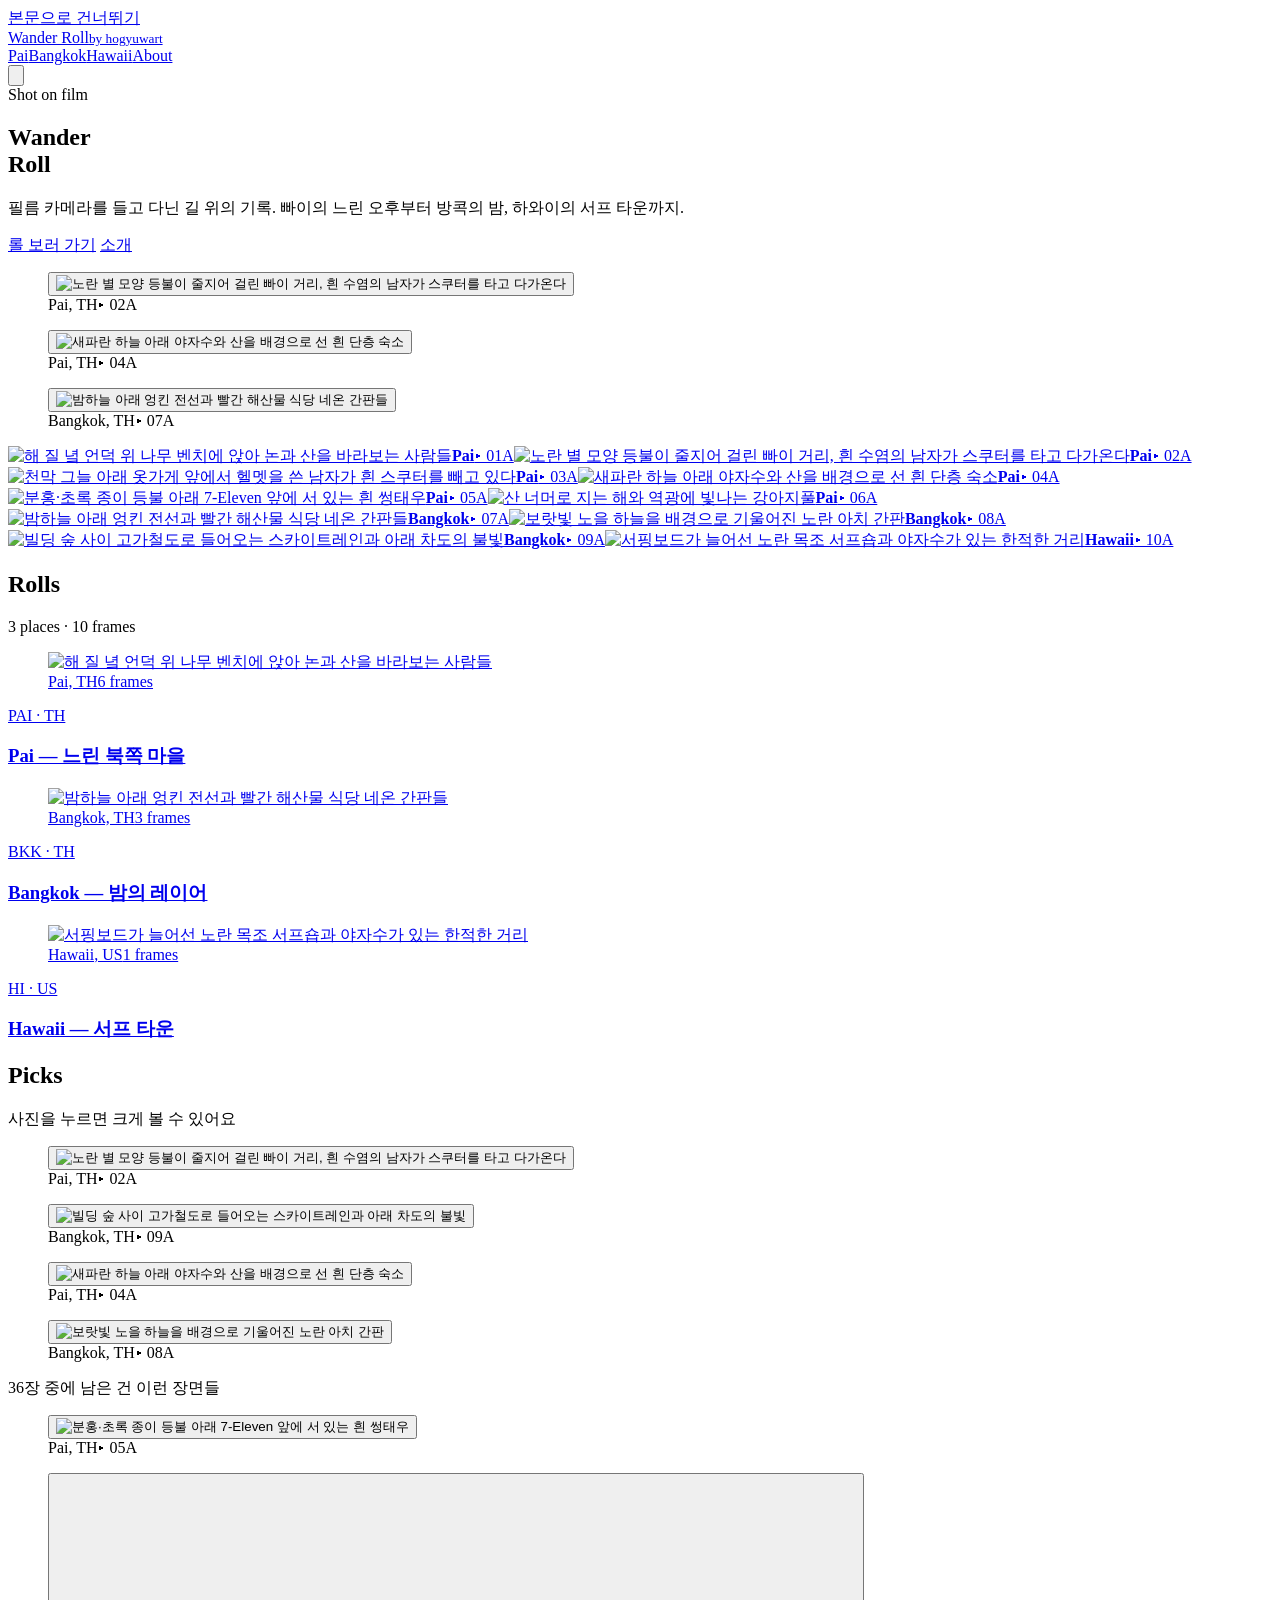
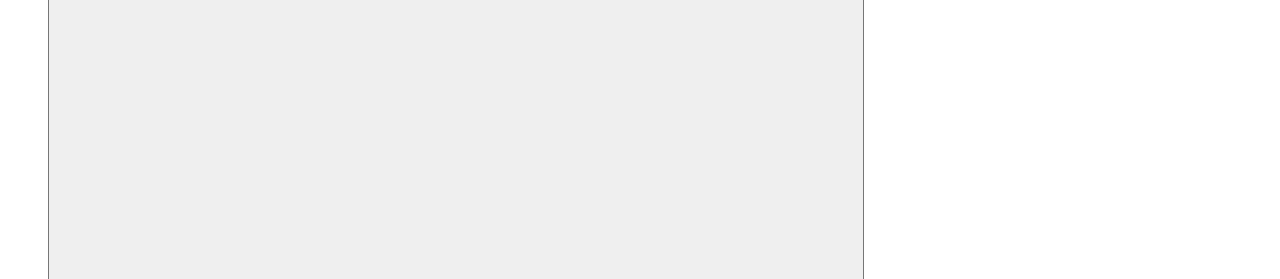
==== index.html @ 5082178b "Add Wander Roll pages" ====
<!DOCTYPE html>
<html lang="ko" data-theme="daylight">
<head>
<meta charset="utf-8">
<meta name="viewport" content="width=device-width, initial-scale=1">
<title>Wander Roll — 필름으로 걷는 여행</title>
<meta name="description" content="필름 카메라로 담은 빠이, 방콕, 하와이의 여행 사진 포트폴리오.">
<meta property="og:title" content="Wander Roll — 필름으로 걷는 여행">
<meta property="og:description" content="필름 카메라로 담은 빠이, 방콕, 하와이의 여행 사진 포트폴리오.">
<meta property="og:type" content="website">
<meta property="og:image" content="https://hogyuwart.github.io/assets/photos/pai-sunset-viewpoint-1600.jpg">
<meta name="theme-color" content="#f4efe6">
<link rel="icon" href="assets/favicon.svg" type="image/svg+xml">
<link rel="preconnect" href="https://fonts.googleapis.com">
<link rel="preconnect" href="https://fonts.gstatic.com" crossorigin>
<link href="https://fonts.googleapis.com/css2?family=Fraunces:opsz,wght@9..144,500..700&family=Gowun+Batang:wght@400;700&family=IBM+Plex+Mono:wght@400;500&family=IBM+Plex+Sans+KR:wght@400;500&family=Nanum+Pen+Script&display=swap" rel="stylesheet">
<link rel="stylesheet" href="assets/css/style.css">
<script src="assets/js/main.js"></script>
</head>
<body>
<a class="skip" href="#main">본문으로 건너뛰기</a>
<header class="site-header">
 <div class="wrap">
  <a class="wordmark" href="index.html">Wander Roll<small>by hogyuwart</small></a>
  <nav class="nav" aria-label="주요 메뉴"><a href="pai.html">Pai</a><a href="bangkok.html">Bangkok</a><a href="hawaii.html">Hawaii</a><a href="index.html#about">About</a></nav>
  <button class="theme-toggle" type="button" aria-pressed="false" aria-label="암실 모드로 전환"><svg viewBox="0 0 24 24" fill="none" stroke="currentColor" stroke-width="1.75" stroke-linecap="round" aria-hidden="true"><circle cx="12" cy="12" r="4.5"/><path d="M12 2.5v2M12 19.5v2M2.5 12h2M19.5 12h2M5.3 5.3l1.4 1.4M17.3 17.3l1.4 1.4M5.3 18.7l1.4-1.4M17.3 6.7l1.4-1.4"/></svg></button>
 </div>
</header>
<main id="main">
<section class="hero">
 <div class="wrap">
  <div class="hero__text">
   <span class="stamp stamp--paddy">Shot on film</span>
   <h1 class="t-hero">Wander<br>Roll</h1>
   <p class="t-lead">필름 카메라를 들고 다닌 길 위의 기록. 빠이의 느린 오후부터 방콕의 밤, 하와이의 서프 타운까지.</p>
   <div class="hero__actions">
    <a class="btn btn--primary" href="#rolls">롤 보러 가기</a>
    <a class="btn btn--ghost" href="#about">소개</a>
   </div>
  </div>
  <div class="pile" aria-label="대표 사진">
   <figure class="print p1"><button type="button" data-full="assets/photos/pai-star-lanterns-1600.jpg" data-cap="Pai, TH · 35mm" aria-label="크게 보기: 노란 별 모양 등불이 줄지어 걸린 빠이 거리, 흰 수염의 남자가 스쿠터를 타고 다가온다"><img src="assets/photos/pai-star-lanterns-800.jpg" srcset="assets/photos/pai-star-lanterns-800.jpg 800w, assets/photos/pai-star-lanterns-1600.jpg 1600w" sizes="(max-width: 860px) 45vw, 25vw" width="535" height="800" alt="노란 별 모양 등불이 줄지어 걸린 빠이 거리, 흰 수염의 남자가 스쿠터를 타고 다가온다" loading="lazy" decoding="async"></button><figcaption><span>Pai, TH</span><span>▸ 02A</span></figcaption></figure>
   <figure class="print p2"><button type="button" data-full="assets/photos/pai-white-villa-1600.jpg" data-cap="Pai, TH · 120" aria-label="크게 보기: 새파란 하늘 아래 야자수와 산을 배경으로 선 흰 단층 숙소"><img src="assets/photos/pai-white-villa-800.jpg" srcset="assets/photos/pai-white-villa-800.jpg 800w, assets/photos/pai-white-villa-1600.jpg 1600w" sizes="(max-width: 860px) 55vw, 30vw" width="800" height="800" alt="새파란 하늘 아래 야자수와 산을 배경으로 선 흰 단층 숙소" loading="lazy" decoding="async"></button><figcaption><span>Pai, TH</span><span>▸ 04A</span></figcaption></figure>
   <figure class="print p3"><button type="button" data-full="assets/photos/bangkok-neon-signs-1600.jpg" data-cap="Bangkok, TH · 35mm" aria-label="크게 보기: 밤하늘 아래 엉킨 전선과 빨간 해산물 식당 네온 간판들"><img src="assets/photos/bangkok-neon-signs-800.jpg" srcset="assets/photos/bangkok-neon-signs-800.jpg 800w, assets/photos/bangkok-neon-signs-1600.jpg 1600w" sizes="(max-width: 860px) 50vw, 28vw" width="800" height="538" alt="밤하늘 아래 엉킨 전선과 빨간 해산물 식당 네온 간판들" loading="lazy" decoding="async"></button><figcaption><span>Bangkok, TH</span><span>▸ 07A</span></figcaption></figure>
  </div>
 </div>
</section>

<section class="strip" aria-label="모든 프레임"><div class="strip__row"><a class="strip__frame" href="pai.html"><img src="assets/photos/pai-sunset-viewpoint-800.jpg" srcset="assets/photos/pai-sunset-viewpoint-800.jpg 800w, assets/photos/pai-sunset-viewpoint-1600.jpg 1600w" sizes="240px" width="800" height="536" alt="해 질 녘 언덕 위 나무 벤치에 앉아 논과 산을 바라보는 사람들" loading="lazy" decoding="async"><span class="strip__label"><b>Pai</b><span>▸ 01A</span></span></a><a class="strip__frame" href="pai.html"><img src="assets/photos/pai-star-lanterns-800.jpg" srcset="assets/photos/pai-star-lanterns-800.jpg 800w, assets/photos/pai-star-lanterns-1600.jpg 1600w" sizes="240px" width="535" height="800" alt="노란 별 모양 등불이 줄지어 걸린 빠이 거리, 흰 수염의 남자가 스쿠터를 타고 다가온다" loading="lazy" decoding="async"><span class="strip__label"><b>Pai</b><span>▸ 02A</span></span></a><a class="strip__frame" href="pai.html"><img src="assets/photos/pai-street-scooter-800.jpg" srcset="assets/photos/pai-street-scooter-800.jpg 800w, assets/photos/pai-street-scooter-1600.jpg 1600w" sizes="240px" width="536" height="800" alt="천막 그늘 아래 옷가게 앞에서 헬멧을 쓴 남자가 흰 스쿠터를 빼고 있다" loading="lazy" decoding="async"><span class="strip__label"><b>Pai</b><span>▸ 03A</span></span></a><a class="strip__frame" href="pai.html"><img src="assets/photos/pai-white-villa-800.jpg" srcset="assets/photos/pai-white-villa-800.jpg 800w, assets/photos/pai-white-villa-1600.jpg 1600w" sizes="240px" width="800" height="800" alt="새파란 하늘 아래 야자수와 산을 배경으로 선 흰 단층 숙소" loading="lazy" decoding="async"><span class="strip__label"><b>Pai</b><span>▸ 04A</span></span></a><a class="strip__frame" href="pai.html"><img src="assets/photos/pai-songthaew-711-800.jpg" srcset="assets/photos/pai-songthaew-711-800.jpg 800w, assets/photos/pai-songthaew-711-1600.jpg 1600w" sizes="240px" width="536" height="800" alt="분홍·초록 종이 등불 아래 7-Eleven 앞에 서 있는 흰 썽태우" loading="lazy" decoding="async"><span class="strip__label"><b>Pai</b><span>▸ 05A</span></span></a><a class="strip__frame" href="pai.html"><img src="assets/photos/pai-sunset-grass-800.jpg" srcset="assets/photos/pai-sunset-grass-800.jpg 800w, assets/photos/pai-sunset-grass-1600.jpg 1600w" sizes="240px" width="800" height="800" alt="산 너머로 지는 해와 역광에 빛나는 강아지풀" loading="lazy" decoding="async"><span class="strip__label"><b>Pai</b><span>▸ 06A</span></span></a><a class="strip__frame" href="bangkok.html"><img src="assets/photos/bangkok-neon-signs-800.jpg" srcset="assets/photos/bangkok-neon-signs-800.jpg 800w, assets/photos/bangkok-neon-signs-1600.jpg 1600w" sizes="240px" width="800" height="538" alt="밤하늘 아래 엉킨 전선과 빨간 해산물 식당 네온 간판들" loading="lazy" decoding="async"><span class="strip__label"><b>Bangkok</b><span>▸ 07A</span></span></a><a class="strip__frame" href="bangkok.html"><img src="assets/photos/bangkok-arches-dusk-800.jpg" srcset="assets/photos/bangkok-arches-dusk-800.jpg 800w, assets/photos/bangkok-arches-dusk-1600.jpg 1600w" sizes="240px" width="537" height="800" alt="보랏빛 노을 하늘을 배경으로 기울어진 노란 아치 간판" loading="lazy" decoding="async"><span class="strip__label"><b>Bangkok</b><span>▸ 08A</span></span></a><a class="strip__frame" href="bangkok.html"><img src="assets/photos/bangkok-skytrain-800.jpg" srcset="assets/photos/bangkok-skytrain-800.jpg 800w, assets/photos/bangkok-skytrain-1600.jpg 1600w" sizes="240px" width="536" height="800" alt="빌딩 숲 사이 고가철도로 들어오는 스카이트레인과 아래 차도의 불빛" loading="lazy" decoding="async"><span class="strip__label"><b>Bangkok</b><span>▸ 09A</span></span></a><a class="strip__frame" href="hawaii.html"><img src="assets/photos/hawaii-surf-shop-800.jpg" srcset="assets/photos/hawaii-surf-shop-800.jpg 800w, assets/photos/hawaii-surf-shop-1600.jpg 1600w" sizes="240px" width="800" height="531" alt="서핑보드가 늘어선 노란 목조 서프숍과 야자수가 있는 한적한 거리" loading="lazy" decoding="async"><span class="strip__label"><b>Hawaii</b><span>▸ 10A</span></span></a></div></section>

<section class="section" id="rolls">
 <div class="wrap">
  <div class="section__head">
   <h2 class="t-title">Rolls</h2>
   <span class="t-meta">3 places · 10 frames</span>
  </div>
  <div class="rolls"><a class="roll-card" href="pai.html"><figure class="print"><img src="assets/photos/pai-sunset-viewpoint-800.jpg" srcset="assets/photos/pai-sunset-viewpoint-800.jpg 800w, assets/photos/pai-sunset-viewpoint-1600.jpg 1600w" sizes="(max-width: 600px) 100vw, 33vw" width="800" height="536" alt="해 질 녘 언덕 위 나무 벤치에 앉아 논과 산을 바라보는 사람들" loading="lazy" decoding="async"><figcaption><span>Pai, TH</span><span>6 frames</span></figcaption></figure><span class="stamp stamp--paddy">PAI · TH</span><h3 class="t-heading">Pai — 느린 북쪽 마을</h3></a><a class="roll-card" href="bangkok.html"><figure class="print"><img src="assets/photos/bangkok-neon-signs-800.jpg" srcset="assets/photos/bangkok-neon-signs-800.jpg 800w, assets/photos/bangkok-neon-signs-1600.jpg 1600w" sizes="(max-width: 600px) 100vw, 33vw" width="800" height="538" alt="밤하늘 아래 엉킨 전선과 빨간 해산물 식당 네온 간판들" loading="lazy" decoding="async"><figcaption><span>Bangkok, TH</span><span>3 frames</span></figcaption></figure><span class="stamp stamp--neon">BKK · TH</span><h3 class="t-heading">Bangkok — 밤의 레이어</h3></a><a class="roll-card" href="hawaii.html"><figure class="print"><img src="assets/photos/hawaii-surf-shop-800.jpg" srcset="assets/photos/hawaii-surf-shop-800.jpg 800w, assets/photos/hawaii-surf-shop-1600.jpg 1600w" sizes="(max-width: 600px) 100vw, 33vw" width="800" height="531" alt="서핑보드가 늘어선 노란 목조 서프숍과 야자수가 있는 한적한 거리" loading="lazy" decoding="async"><figcaption><span>Hawaii, US</span><span>1 frames</span></figcaption></figure><span class="stamp stamp--sky">HI · US</span><h3 class="t-heading">Hawaii — 서프 타운</h3></a></div>
 </div>
</section>

<section class="section">
 <div class="wrap">
  <div class="section__head"><h2 class="t-title">Picks</h2><span class="t-meta">사진을 누르면 크게 볼 수 있어요</span></div>
  <div class="loose"><figure class="print "><button type="button" data-full="assets/photos/pai-star-lanterns-1600.jpg" data-cap="Pai, TH · 35mm" aria-label="크게 보기: 노란 별 모양 등불이 줄지어 걸린 빠이 거리, 흰 수염의 남자가 스쿠터를 타고 다가온다"><img src="assets/photos/pai-star-lanterns-800.jpg" srcset="assets/photos/pai-star-lanterns-800.jpg 800w, assets/photos/pai-star-lanterns-1600.jpg 1600w" sizes="(max-width: 600px) 100vw, 33vw" width="535" height="800" alt="노란 별 모양 등불이 줄지어 걸린 빠이 거리, 흰 수염의 남자가 스쿠터를 타고 다가온다" loading="lazy" decoding="async"></button><figcaption><span>Pai, TH</span><span>▸ 02A</span></figcaption></figure><figure class="print "><button type="button" data-full="assets/photos/bangkok-skytrain-1600.jpg" data-cap="Bangkok, TH · 35mm" aria-label="크게 보기: 빌딩 숲 사이 고가철도로 들어오는 스카이트레인과 아래 차도의 불빛"><img src="assets/photos/bangkok-skytrain-800.jpg" srcset="assets/photos/bangkok-skytrain-800.jpg 800w, assets/photos/bangkok-skytrain-1600.jpg 1600w" sizes="(max-width: 600px) 100vw, 33vw" width="536" height="800" alt="빌딩 숲 사이 고가철도로 들어오는 스카이트레인과 아래 차도의 불빛" loading="lazy" decoding="async"></button><figcaption><span>Bangkok, TH</span><span>▸ 09A</span></figcaption></figure><figure class="print "><button type="button" data-full="assets/photos/pai-white-villa-1600.jpg" data-cap="Pai, TH · 120" aria-label="크게 보기: 새파란 하늘 아래 야자수와 산을 배경으로 선 흰 단층 숙소"><img src="assets/photos/pai-white-villa-800.jpg" srcset="assets/photos/pai-white-villa-800.jpg 800w, assets/photos/pai-white-villa-1600.jpg 1600w" sizes="(max-width: 600px) 100vw, 33vw" width="800" height="800" alt="새파란 하늘 아래 야자수와 산을 배경으로 선 흰 단층 숙소" loading="lazy" decoding="async"></button><figcaption><span>Pai, TH</span><span>▸ 04A</span></figcaption></figure><figure class="print "><button type="button" data-full="assets/photos/bangkok-arches-dusk-1600.jpg" data-cap="Bangkok, TH · 35mm" aria-label="크게 보기: 보랏빛 노을 하늘을 배경으로 기울어진 노란 아치 간판"><img src="assets/photos/bangkok-arches-dusk-800.jpg" srcset="assets/photos/bangkok-arches-dusk-800.jpg 800w, assets/photos/bangkok-arches-dusk-1600.jpg 1600w" sizes="(max-width: 600px) 100vw, 33vw" width="537" height="800" alt="보랏빛 노을 하늘을 배경으로 기울어진 노란 아치 간판" loading="lazy" decoding="async"></button><figcaption><span>Bangkok, TH</span><span>▸ 08A</span></figcaption></figure><p class="note note-cell">36장 중에 남은 건 이런 장면들</p><figure class="print "><button type="button" data-full="assets/photos/pai-songthaew-711-1600.jpg" data-cap="Pai, TH · 35mm" aria-label="크게 보기: 분홍·초록 종이 등불 아래 7-Eleven 앞에 서 있는 흰 썽태우"><img src="assets/photos/pai-songthaew-711-800.jpg" srcset="assets/photos/pai-songthaew-711-800.jpg 800w, assets/photos/pai-songthaew-711-1600.jpg 1600w" sizes="(max-width: 600px) 100vw, 33vw" width="536" height="800" alt="분홍·초록 종이 등불 아래 7-Eleven 앞에 서 있는 흰 썽태우" loading="lazy" decoding="async"></button><figcaption><span>Pai, TH</span><span>▸ 05A</span></figcaption></figure><figure class="print wide"><button type="button" data-full="assets/photos/hawaii-surf-shop-1600.jpg" data-cap="Hawaii, US · 35mm" aria-label="크게 보기: 서핑보드가 늘어선 노란 목조 서프숍과 야자수가 있는 한적한 거리"><img src="assets/photos/hawaii-surf-shop-800.jpg" srcset="assets/photos/hawaii-surf-shop-800.jpg 800w, assets/photos/hawaii-surf-shop-1600.jpg 1600w" sizes="(max-width: 860px) 100vw, 66vw" width="800" height="531" alt="서핑보드가 늘어선 노란 목조 서프숍과 야자수가 있는 한적한 거리" loading="lazy" decoding="async"></button><figcaption><span>Hawaii, US</span><span>▸ 10A</span></figcaption></figure><figure class="print "><button type="button" data-full="assets/photos/pai-street-scooter-1600.jpg" data-cap="Pai, TH · 35mm" aria-label="크게 보기: 천막 그늘 아래 옷가게 앞에서 헬멧을 쓴 남자가 흰 스쿠터를 빼고 있다"><img src="assets/photos/pai-street-scooter-800.jpg" srcset="assets/photos/pai-street-scooter-800.jpg 800w, assets/photos/pai-street-scooter-1600.jpg 1600w" sizes="(max-width: 600px) 100vw, 33vw" width="536" height="800" alt="천막 그늘 아래 옷가게 앞에서 헬멧을 쓴 남자가 흰 스쿠터를 빼고 있다" loading="lazy" decoding="async"></button><figcaption><span>Pai, TH</span><span>▸ 03A</span></figcaption></figure></div>
 </div>
</section>

<section class="about" id="about">
 <div class="wrap">
  <figure class="print about__photo"><button type="button" data-full="assets/photos/pai-sunset-grass-1600.jpg" data-cap="Pai, TH · 120" aria-label="크게 보기: 산 너머로 지는 해와 역광에 빛나는 강아지풀"><img src="assets/photos/pai-sunset-grass-800.jpg" srcset="assets/photos/pai-sunset-grass-800.jpg 800w, assets/photos/pai-sunset-grass-1600.jpg 1600w" sizes="(max-width: 860px) 80vw, 380px" width="800" height="800" alt="산 너머로 지는 해와 역광에 빛나는 강아지풀" loading="lazy" decoding="async"></button><figcaption><span>Pai, TH</span><span>▸ 06A</span></figcaption></figure>
  <div class="about__text">
   <span class="t-meta">About</span>
   <h2 class="t-title">길 위에서 36장씩, 천천히.</h2>
   <p class="t-lead">안녕하세요, hogyuwart예요. 여행을 떠날 때마다 필름 카메라를 챙겨요.</p>
   <p>찍은 걸 바로 볼 수 없어서 오히려 오래 바라보게 돼요. 현상소에서 돌아온 롤을 펼치는 순간, 그곳의 빛과 소리가 다시 떠오르는 게 좋아서 계속 찍고 있어요. 계획 없이 걷다 마주친 장면들을 모았어요.</p>
   <div class="contact">
    <a class="btn btn--lantern" href="https://github.com/hogyuwart">GitHub에서 보기</a>
   </div>
  </div>
 </div>
</section>
</main>
<footer class="site-footer">
 <div class="wrap">
  <span class="t-meta">© 2026 hogyuwart · Shot on film</span>
  <a class="t-meta" href="https://github.com/hogyuwart">github.com/hogyuwart</a>
 </div>
</footer>
<dialog class="lightbox" aria-label="사진 크게 보기">
 <div class="lightbox__inner">
  <img src="" alt="">
  <div class="lightbox__bar">
   <button type="button" data-act="prev" aria-label="이전 사진">←</button>
   <span class="lightbox__cap" aria-live="polite"></span>
   <button type="button" data-act="next" aria-label="다음 사진">→</button>
   <button type="button" data-act="close">닫기</button>
  </div>
 </div>
</dialog>
</body>
</html>
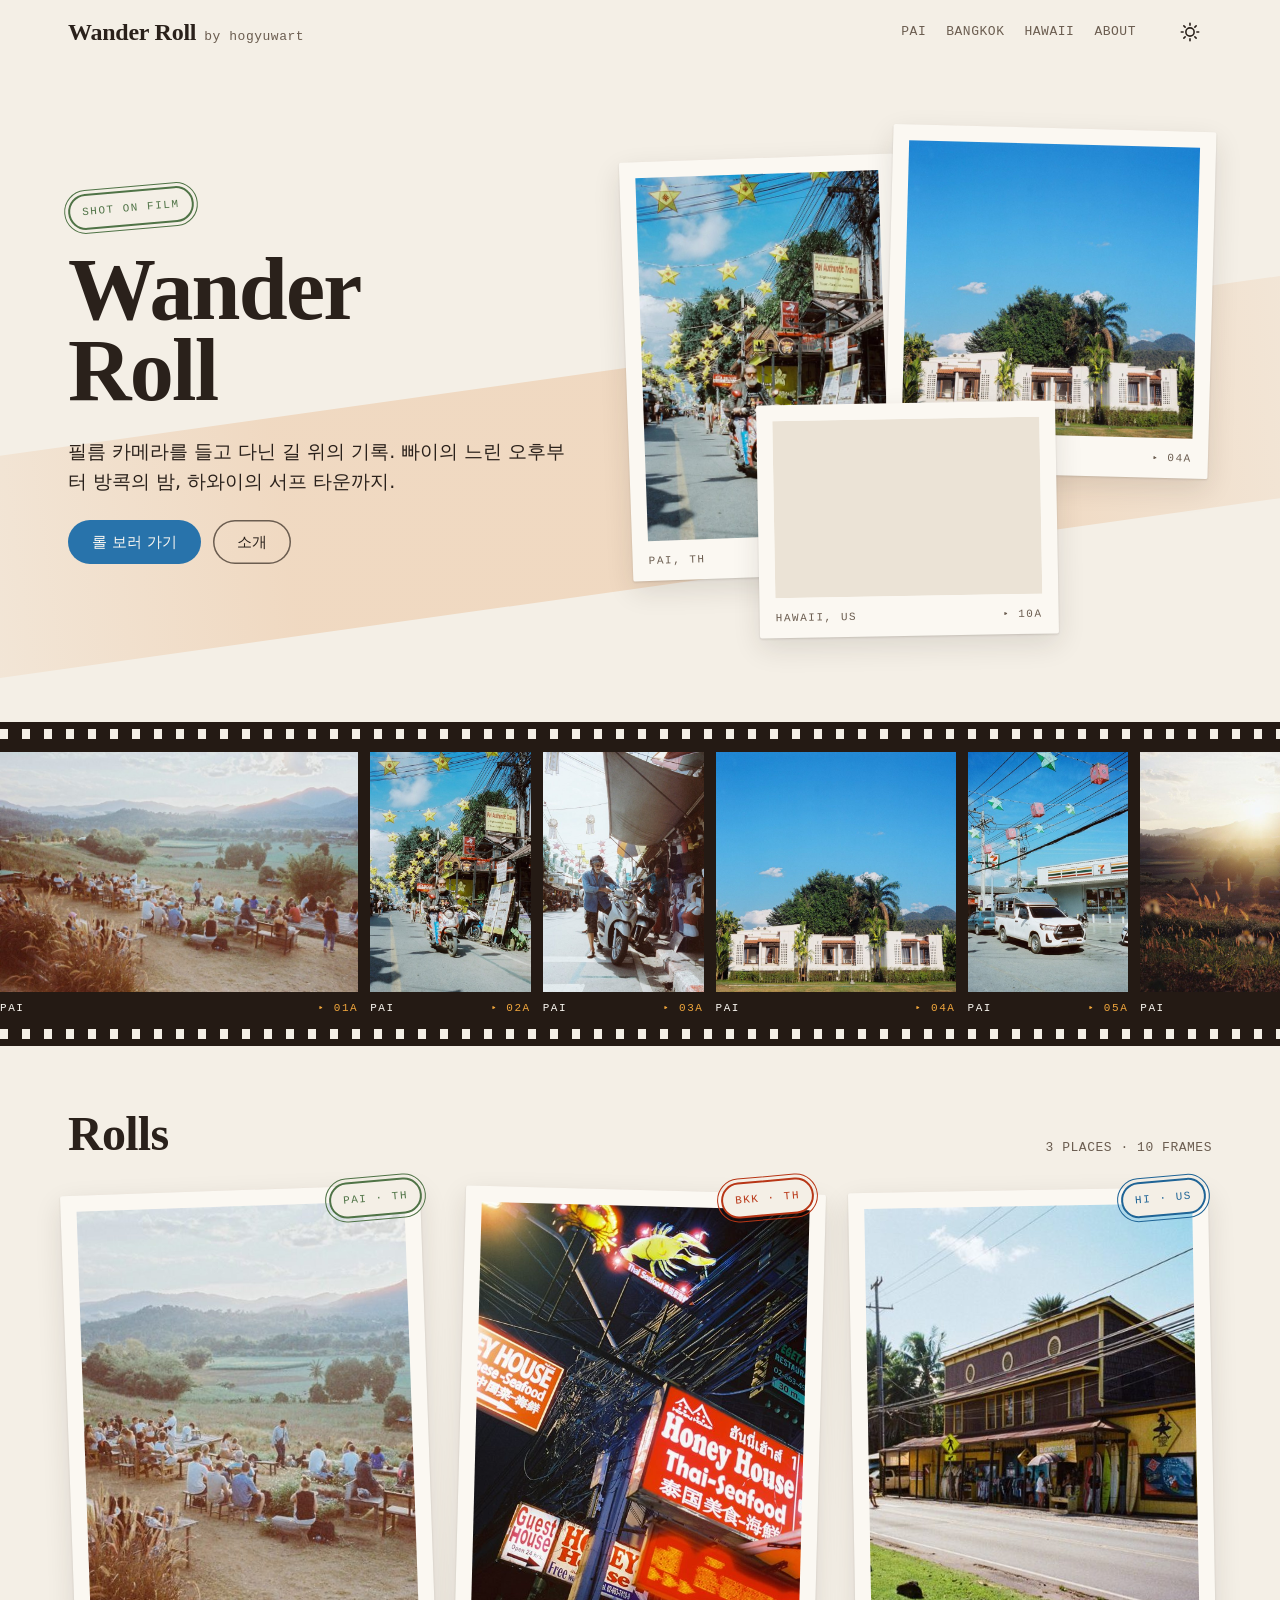
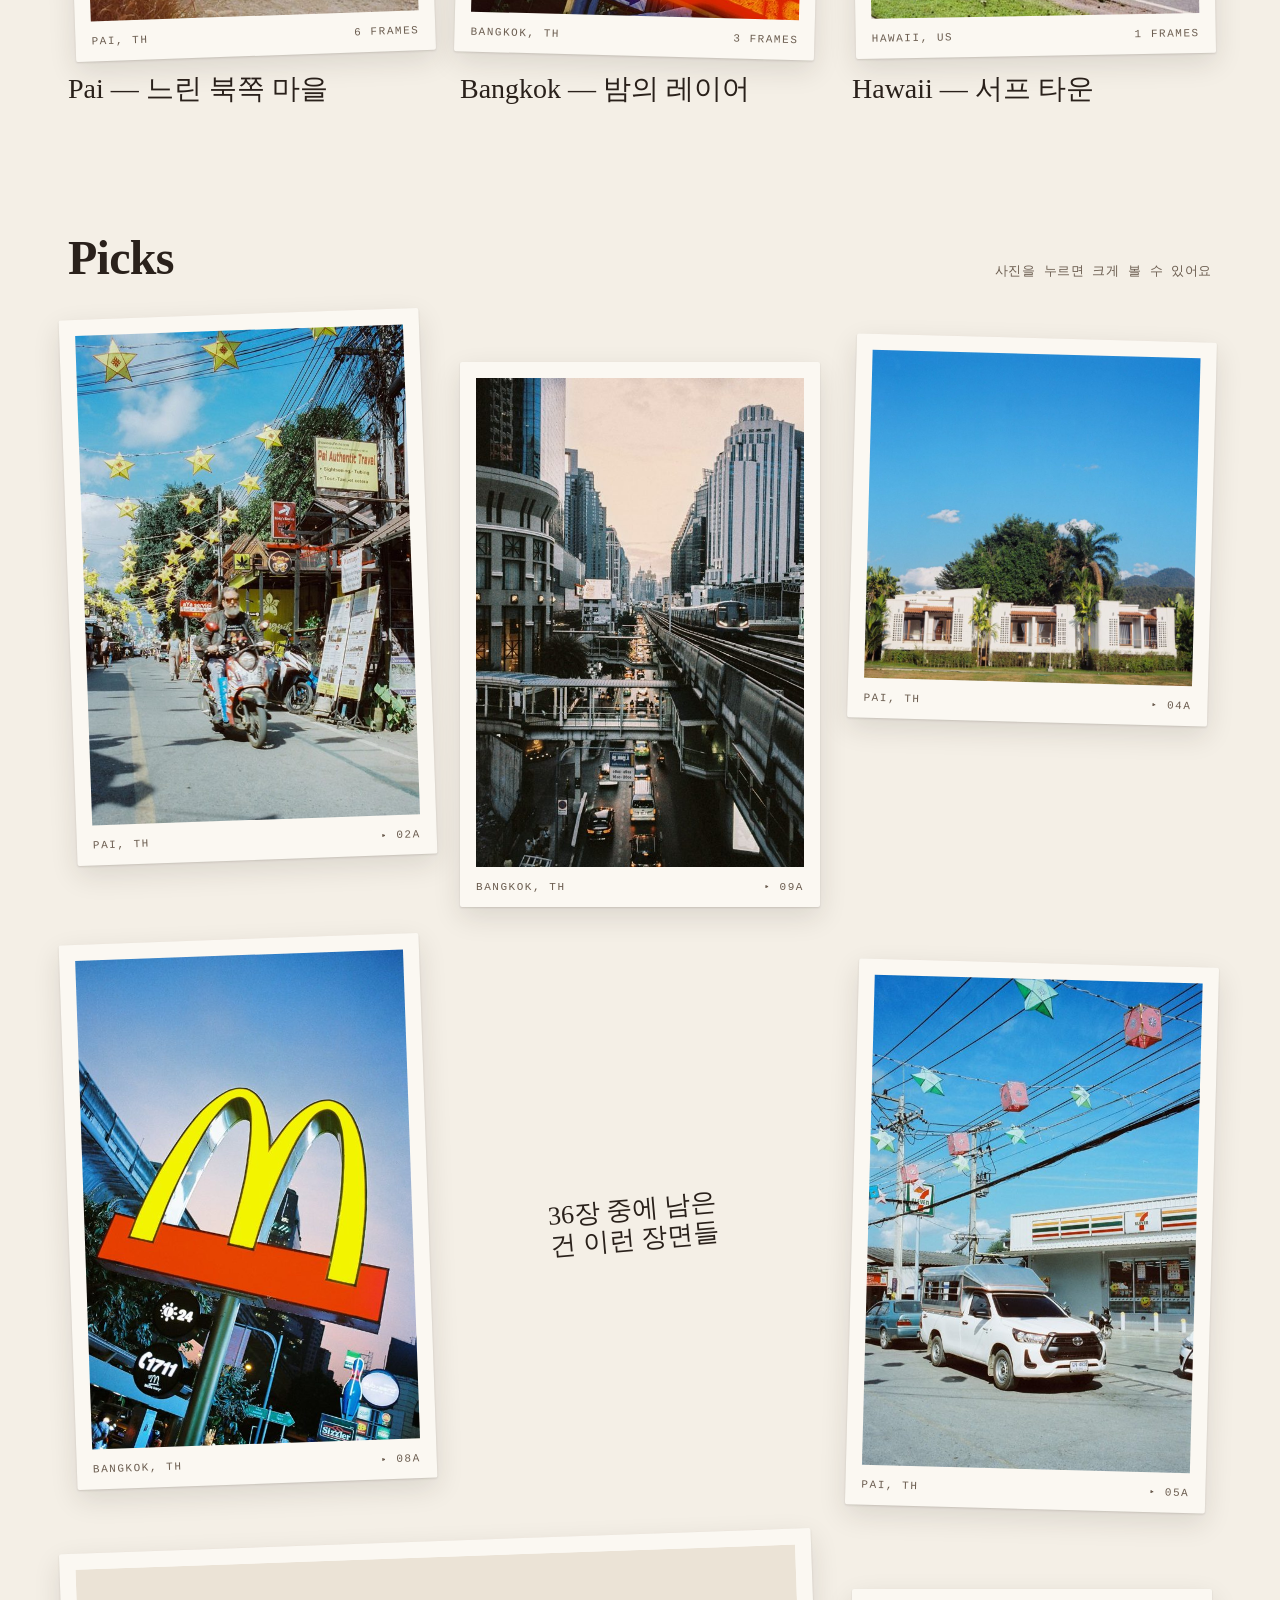
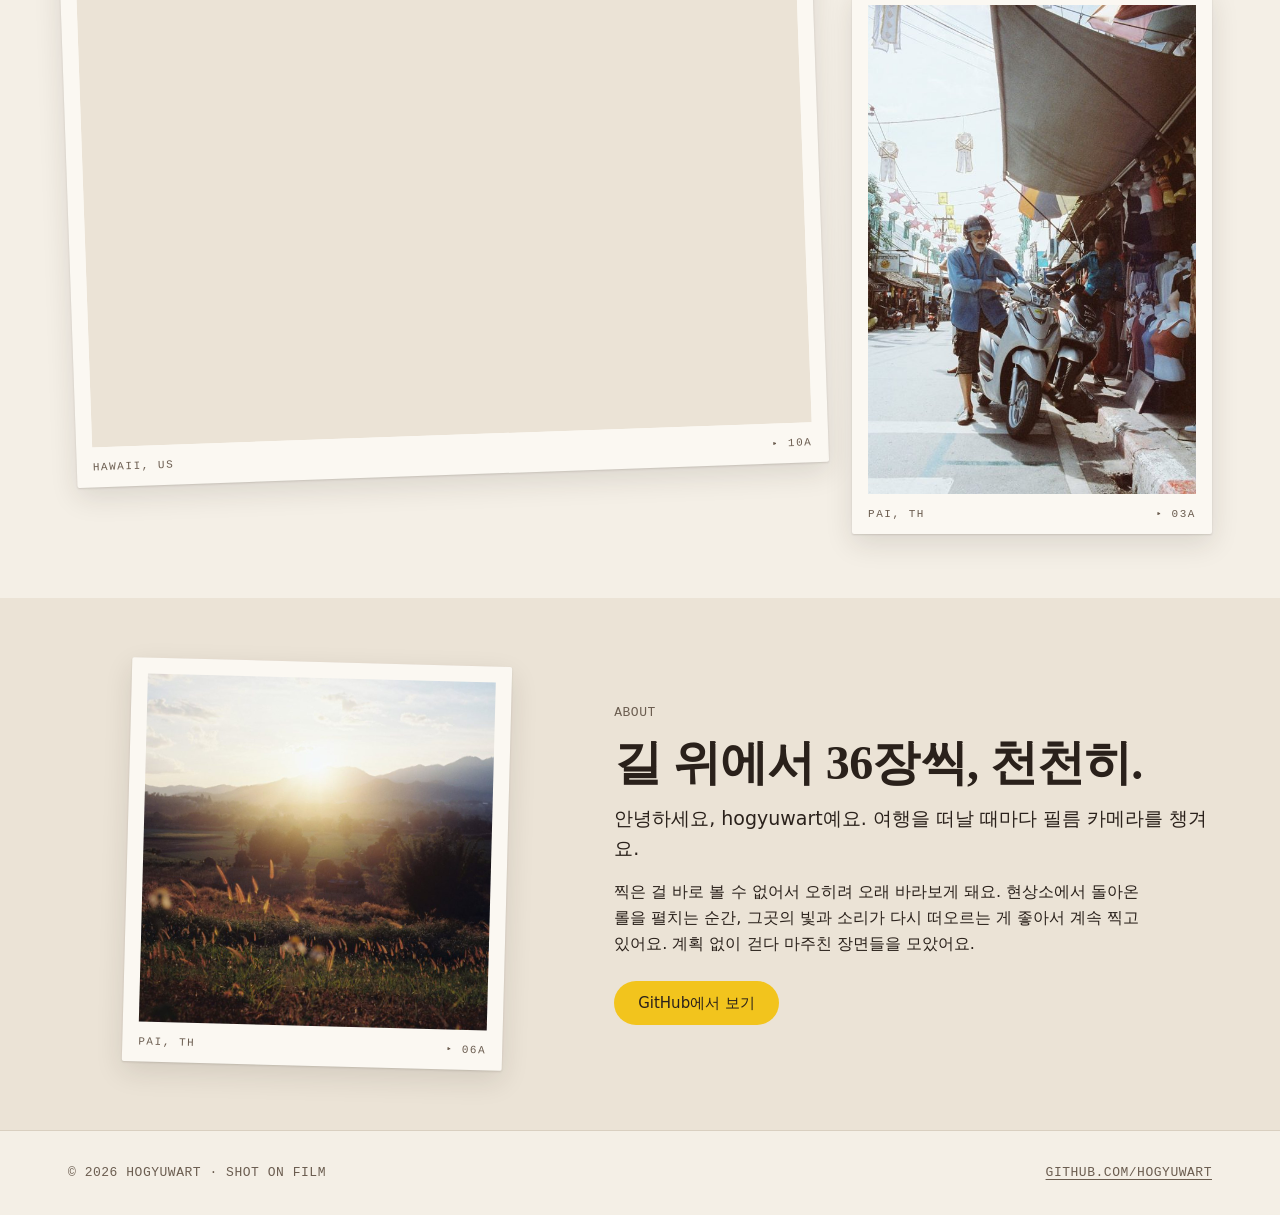
==== commit af3f2422: "Add files via upload" ====
--- a/index.html
+++ b/index.html
@@ -41,12 +41,12 @@
   <div class="pile" aria-label="대표 사진">
    <figure class="print p1"><button type="button" data-full="assets/photos/pai-star-lanterns-1600.jpg" data-cap="Pai, TH · 35mm" aria-label="크게 보기: 노란 별 모양 등불이 줄지어 걸린 빠이 거리, 흰 수염의 남자가 스쿠터를 타고 다가온다"><img src="assets/photos/pai-star-lanterns-800.jpg" srcset="assets/photos/pai-star-lanterns-800.jpg 800w, assets/photos/pai-star-lanterns-1600.jpg 1600w" sizes="(max-width: 860px) 45vw, 25vw" width="535" height="800" alt="노란 별 모양 등불이 줄지어 걸린 빠이 거리, 흰 수염의 남자가 스쿠터를 타고 다가온다" loading="lazy" decoding="async"></button><figcaption><span>Pai, TH</span><span>▸ 02A</span></figcaption></figure>
    <figure class="print p2"><button type="button" data-full="assets/photos/pai-white-villa-1600.jpg" data-cap="Pai, TH · 120" aria-label="크게 보기: 새파란 하늘 아래 야자수와 산을 배경으로 선 흰 단층 숙소"><img src="assets/photos/pai-white-villa-800.jpg" srcset="assets/photos/pai-white-villa-800.jpg 800w, assets/photos/pai-white-villa-1600.jpg 1600w" sizes="(max-width: 860px) 55vw, 30vw" width="800" height="800" alt="새파란 하늘 아래 야자수와 산을 배경으로 선 흰 단층 숙소" loading="lazy" decoding="async"></button><figcaption><span>Pai, TH</span><span>▸ 04A</span></figcaption></figure>
-   <figure class="print p3"><button type="button" data-full="assets/photos/bangkok-neon-signs-1600.jpg" data-cap="Bangkok, TH · 35mm" aria-label="크게 보기: 밤하늘 아래 엉킨 전선과 빨간 해산물 식당 네온 간판들"><img src="assets/photos/bangkok-neon-signs-800.jpg" srcset="assets/photos/bangkok-neon-signs-800.jpg 800w, assets/photos/bangkok-neon-signs-1600.jpg 1600w" sizes="(max-width: 860px) 50vw, 28vw" width="800" height="538" alt="밤하늘 아래 엉킨 전선과 빨간 해산물 식당 네온 간판들" loading="lazy" decoding="async"></button><figcaption><span>Bangkok, TH</span><span>▸ 07A</span></figcaption></figure>
+   <figure class="print p3"><button type="button" data-full="assets/photos/hawaii-surf-shop-1600.jpg" data-cap="Hawaii, US · 35mm" aria-label="크게 보기: 서핑보드가 늘어선 노란 목조 서프숍과 야자수가 있는 한적한 거리"><img src="assets/photos/hawaii-surf-shop-800.jpg" srcset="assets/photos/hawaii-surf-shop-800.jpg 800w, assets/photos/hawaii-surf-shop-1600.jpg 1600w" sizes="(max-width: 860px) 50vw, 28vw" width="800" height="531" alt="서핑보드가 늘어선 노란 목조 서프숍과 야자수가 있는 한적한 거리" loading="lazy" decoding="async"></button><figcaption><span>Hawaii, US</span><span>▸ 10A</span></figcaption></figure>
   </div>
  </div>
 </section>
 
-<section class="strip" aria-label="모든 프레임"><div class="strip__row"><a class="strip__frame" href="pai.html"><img src="assets/photos/pai-sunset-viewpoint-800.jpg" srcset="assets/photos/pai-sunset-viewpoint-800.jpg 800w, assets/photos/pai-sunset-viewpoint-1600.jpg 1600w" sizes="240px" width="800" height="536" alt="해 질 녘 언덕 위 나무 벤치에 앉아 논과 산을 바라보는 사람들" loading="lazy" decoding="async"><span class="strip__label"><b>Pai</b><span>▸ 01A</span></span></a><a class="strip__frame" href="pai.html"><img src="assets/photos/pai-star-lanterns-800.jpg" srcset="assets/photos/pai-star-lanterns-800.jpg 800w, assets/photos/pai-star-lanterns-1600.jpg 1600w" sizes="240px" width="535" height="800" alt="노란 별 모양 등불이 줄지어 걸린 빠이 거리, 흰 수염의 남자가 스쿠터를 타고 다가온다" loading="lazy" decoding="async"><span class="strip__label"><b>Pai</b><span>▸ 02A</span></span></a><a class="strip__frame" href="pai.html"><img src="assets/photos/pai-street-scooter-800.jpg" srcset="assets/photos/pai-street-scooter-800.jpg 800w, assets/photos/pai-street-scooter-1600.jpg 1600w" sizes="240px" width="536" height="800" alt="천막 그늘 아래 옷가게 앞에서 헬멧을 쓴 남자가 흰 스쿠터를 빼고 있다" loading="lazy" decoding="async"><span class="strip__label"><b>Pai</b><span>▸ 03A</span></span></a><a class="strip__frame" href="pai.html"><img src="assets/photos/pai-white-villa-800.jpg" srcset="assets/photos/pai-white-villa-800.jpg 800w, assets/photos/pai-white-villa-1600.jpg 1600w" sizes="240px" width="800" height="800" alt="새파란 하늘 아래 야자수와 산을 배경으로 선 흰 단층 숙소" loading="lazy" decoding="async"><span class="strip__label"><b>Pai</b><span>▸ 04A</span></span></a><a class="strip__frame" href="pai.html"><img src="assets/photos/pai-songthaew-711-800.jpg" srcset="assets/photos/pai-songthaew-711-800.jpg 800w, assets/photos/pai-songthaew-711-1600.jpg 1600w" sizes="240px" width="536" height="800" alt="분홍·초록 종이 등불 아래 7-Eleven 앞에 서 있는 흰 썽태우" loading="lazy" decoding="async"><span class="strip__label"><b>Pai</b><span>▸ 05A</span></span></a><a class="strip__frame" href="pai.html"><img src="assets/photos/pai-sunset-grass-800.jpg" srcset="assets/photos/pai-sunset-grass-800.jpg 800w, assets/photos/pai-sunset-grass-1600.jpg 1600w" sizes="240px" width="800" height="800" alt="산 너머로 지는 해와 역광에 빛나는 강아지풀" loading="lazy" decoding="async"><span class="strip__label"><b>Pai</b><span>▸ 06A</span></span></a><a class="strip__frame" href="bangkok.html"><img src="assets/photos/bangkok-neon-signs-800.jpg" srcset="assets/photos/bangkok-neon-signs-800.jpg 800w, assets/photos/bangkok-neon-signs-1600.jpg 1600w" sizes="240px" width="800" height="538" alt="밤하늘 아래 엉킨 전선과 빨간 해산물 식당 네온 간판들" loading="lazy" decoding="async"><span class="strip__label"><b>Bangkok</b><span>▸ 07A</span></span></a><a class="strip__frame" href="bangkok.html"><img src="assets/photos/bangkok-arches-dusk-800.jpg" srcset="assets/photos/bangkok-arches-dusk-800.jpg 800w, assets/photos/bangkok-arches-dusk-1600.jpg 1600w" sizes="240px" width="537" height="800" alt="보랏빛 노을 하늘을 배경으로 기울어진 노란 아치 간판" loading="lazy" decoding="async"><span class="strip__label"><b>Bangkok</b><span>▸ 08A</span></span></a><a class="strip__frame" href="bangkok.html"><img src="assets/photos/bangkok-skytrain-800.jpg" srcset="assets/photos/bangkok-skytrain-800.jpg 800w, assets/photos/bangkok-skytrain-1600.jpg 1600w" sizes="240px" width="536" height="800" alt="빌딩 숲 사이 고가철도로 들어오는 스카이트레인과 아래 차도의 불빛" loading="lazy" decoding="async"><span class="strip__label"><b>Bangkok</b><span>▸ 09A</span></span></a><a class="strip__frame" href="hawaii.html"><img src="assets/photos/hawaii-surf-shop-800.jpg" srcset="assets/photos/hawaii-surf-shop-800.jpg 800w, assets/photos/hawaii-surf-shop-1600.jpg 1600w" sizes="240px" width="800" height="531" alt="서핑보드가 늘어선 노란 목조 서프숍과 야자수가 있는 한적한 거리" loading="lazy" decoding="async"><span class="strip__label"><b>Hawaii</b><span>▸ 10A</span></span></a></div></section>
+<section class="strip" aria-label="모든 프레임"><div class="strip__row"><a class="strip__frame" href="pai.html"><img src="assets/photos/pai-sunset-viewpoint-800.jpg" srcset="assets/photos/pai-sunset-viewpoint-800.jpg 800w, assets/photos/pai-sunset-viewpoint-1600.jpg 1600w" sizes="240px" width="800" height="536" alt="해 질 녘 언덕 위 나무 벤치에 앉아 논과 산을 바라보는 사람들" loading="lazy" decoding="async"><span class="strip__label"><b>Pai</b><span>▸ 01A</span></span></a><a class="strip__frame" href="pai.html"><img src="assets/photos/pai-star-lanterns-800.jpg" srcset="assets/photos/pai-star-lanterns-800.jpg 800w, assets/photos/pai-star-lanterns-1600.jpg 1600w" sizes="240px" width="535" height="800" alt="노란 별 모양 등불이 줄지어 걸린 빠이 거리, 흰 수염의 남자가 스쿠터를 타고 다가온다" loading="lazy" decoding="async"><span class="strip__label"><b>Pai</b><span>▸ 02A</span></span></a><a class="strip__frame" href="pai.html"><img src="assets/photos/pai-street-scooter-800.jpg" srcset="assets/photos/pai-street-scooter-800.jpg 800w, assets/photos/pai-street-scooter-1600.jpg 1600w" sizes="240px" width="536" height="800" alt="천막 그늘 아래 옷가게 앞에서 헬멧을 쓴 남자가 흰 스쿠터를 빼고 있다" loading="lazy" decoding="async"><span class="strip__label"><b>Pai</b><span>▸ 03A</span></span></a><a class="strip__frame" href="pai.html"><img src="assets/photos/pai-white-villa-800.jpg" srcset="assets/photos/pai-white-villa-800.jpg 800w, assets/photos/pai-white-villa-1600.jpg 1600w" sizes="240px" width="800" height="800" alt="새파란 하늘 아래 야자수와 산을 배경으로 선 흰 단층 숙소" loading="lazy" decoding="async"><span class="strip__label"><b>Pai</b><span>▸ 04A</span></span></a><a class="strip__frame" href="pai.html"><img src="assets/photos/pai-songthaew-711-800.jpg" srcset="assets/photos/pai-songthaew-711-800.jpg 800w, assets/photos/pai-songthaew-711-1600.jpg 1600w" sizes="240px" width="536" height="800" alt="분홍·초록 종이 등불 아래 7-Eleven 앞에 서 있는 흰 썽태우" loading="lazy" decoding="async"><span class="strip__label"><b>Pai</b><span>▸ 05A</span></span></a><a class="strip__frame" href="pai.html"><img src="assets/photos/pai-sunset-grass-800.jpg" srcset="assets/photos/pai-sunset-grass-800.jpg 800w, assets/photos/pai-sunset-grass-1600.jpg 1600w" sizes="240px" width="800" height="800" alt="산 너머로 지는 해와 역광에 빛나는 강아지풀" loading="lazy" decoding="async"><span class="strip__label"><b>Pai</b><span>▸ 06A</span></span></a><a class="strip__frame" href="bangkok.html"><img src="assets/photos/bangkok-neon-signs-800.jpg" srcset="assets/photos/bangkok-neon-signs-800.jpg 800w, assets/photos/bangkok-neon-signs-1600.jpg 1600w" sizes="240px" width="537" height="800" alt="밤하늘 아래 엉킨 전선과 빨간 해산물 식당 네온 간판들" loading="lazy" decoding="async"><span class="strip__label"><b>Bangkok</b><span>▸ 07A</span></span></a><a class="strip__frame" href="bangkok.html"><img src="assets/photos/bangkok-arches-dusk-800.jpg" srcset="assets/photos/bangkok-arches-dusk-800.jpg 800w, assets/photos/bangkok-arches-dusk-1600.jpg 1600w" sizes="240px" width="537" height="800" alt="보랏빛 노을 하늘을 배경으로 기울어진 노란 아치 간판" loading="lazy" decoding="async"><span class="strip__label"><b>Bangkok</b><span>▸ 08A</span></span></a><a class="strip__frame" href="bangkok.html"><img src="assets/photos/bangkok-skytrain-800.jpg" srcset="assets/photos/bangkok-skytrain-800.jpg 800w, assets/photos/bangkok-skytrain-1600.jpg 1600w" sizes="240px" width="536" height="800" alt="빌딩 숲 사이 고가철도로 들어오는 스카이트레인과 아래 차도의 불빛" loading="lazy" decoding="async"><span class="strip__label"><b>Bangkok</b><span>▸ 09A</span></span></a><a class="strip__frame" href="hawaii.html"><img src="assets/photos/hawaii-surf-shop-800.jpg" srcset="assets/photos/hawaii-surf-shop-800.jpg 800w, assets/photos/hawaii-surf-shop-1600.jpg 1600w" sizes="240px" width="800" height="531" alt="서핑보드가 늘어선 노란 목조 서프숍과 야자수가 있는 한적한 거리" loading="lazy" decoding="async"><span class="strip__label"><b>Hawaii</b><span>▸ 10A</span></span></a></div></section>
 
 <section class="section" id="rolls">
  <div class="wrap">
@@ -54,7 +54,7 @@
    <h2 class="t-title">Rolls</h2>
    <span class="t-meta">3 places · 10 frames</span>
   </div>
-  <div class="rolls"><a class="roll-card" href="pai.html"><figure class="print"><img src="assets/photos/pai-sunset-viewpoint-800.jpg" srcset="assets/photos/pai-sunset-viewpoint-800.jpg 800w, assets/photos/pai-sunset-viewpoint-1600.jpg 1600w" sizes="(max-width: 600px) 100vw, 33vw" width="800" height="536" alt="해 질 녘 언덕 위 나무 벤치에 앉아 논과 산을 바라보는 사람들" loading="lazy" decoding="async"><figcaption><span>Pai, TH</span><span>6 frames</span></figcaption></figure><span class="stamp stamp--paddy">PAI · TH</span><h3 class="t-heading">Pai — 느린 북쪽 마을</h3></a><a class="roll-card" href="bangkok.html"><figure class="print"><img src="assets/photos/bangkok-neon-signs-800.jpg" srcset="assets/photos/bangkok-neon-signs-800.jpg 800w, assets/photos/bangkok-neon-signs-1600.jpg 1600w" sizes="(max-width: 600px) 100vw, 33vw" width="800" height="538" alt="밤하늘 아래 엉킨 전선과 빨간 해산물 식당 네온 간판들" loading="lazy" decoding="async"><figcaption><span>Bangkok, TH</span><span>3 frames</span></figcaption></figure><span class="stamp stamp--neon">BKK · TH</span><h3 class="t-heading">Bangkok — 밤의 레이어</h3></a><a class="roll-card" href="hawaii.html"><figure class="print"><img src="assets/photos/hawaii-surf-shop-800.jpg" srcset="assets/photos/hawaii-surf-shop-800.jpg 800w, assets/photos/hawaii-surf-shop-1600.jpg 1600w" sizes="(max-width: 600px) 100vw, 33vw" width="800" height="531" alt="서핑보드가 늘어선 노란 목조 서프숍과 야자수가 있는 한적한 거리" loading="lazy" decoding="async"><figcaption><span>Hawaii, US</span><span>1 frames</span></figcaption></figure><span class="stamp stamp--sky">HI · US</span><h3 class="t-heading">Hawaii — 서프 타운</h3></a></div>
+  <div class="rolls"><a class="roll-card" href="pai.html"><figure class="print"><img src="assets/photos/pai-sunset-viewpoint-800.jpg" srcset="assets/photos/pai-sunset-viewpoint-800.jpg 800w, assets/photos/pai-sunset-viewpoint-1600.jpg 1600w" sizes="(max-width: 600px) 100vw, 33vw" width="800" height="536" alt="해 질 녘 언덕 위 나무 벤치에 앉아 논과 산을 바라보는 사람들" loading="lazy" decoding="async"><figcaption><span>Pai, TH</span><span>6 frames</span></figcaption></figure><span class="stamp stamp--paddy">PAI · TH</span><h3 class="t-heading">Pai — 느린 북쪽 마을</h3></a><a class="roll-card" href="bangkok.html"><figure class="print"><img src="assets/photos/bangkok-neon-signs-800.jpg" srcset="assets/photos/bangkok-neon-signs-800.jpg 800w, assets/photos/bangkok-neon-signs-1600.jpg 1600w" sizes="(max-width: 600px) 100vw, 33vw" width="537" height="800" alt="밤하늘 아래 엉킨 전선과 빨간 해산물 식당 네온 간판들" loading="lazy" decoding="async"><figcaption><span>Bangkok, TH</span><span>3 frames</span></figcaption></figure><span class="stamp stamp--neon">BKK · TH</span><h3 class="t-heading">Bangkok — 밤의 레이어</h3></a><a class="roll-card" href="hawaii.html"><figure class="print"><img src="assets/photos/hawaii-surf-shop-800.jpg" srcset="assets/photos/hawaii-surf-shop-800.jpg 800w, assets/photos/hawaii-surf-shop-1600.jpg 1600w" sizes="(max-width: 600px) 100vw, 33vw" width="800" height="531" alt="서핑보드가 늘어선 노란 목조 서프숍과 야자수가 있는 한적한 거리" loading="lazy" decoding="async"><figcaption><span>Hawaii, US</span><span>1 frames</span></figcaption></figure><span class="stamp stamp--sky">HI · US</span><h3 class="t-heading">Hawaii — 서프 타운</h3></a></div>
  </div>
 </section>
 
--- a/assets/css/style.css
+++ b/assets/css/style.css
@@ -0,0 +1,315 @@
+/* Wander Roll — film travel portfolio
+   Tokens follow the Wander Roll design system (Daylight / Darkroom). */
+
+:root,
+[data-theme="daylight"] {
+  --paper: #f4efe6;
+  --paper-raised: #fbf8f2;
+  --paper-sunk: #ebe3d6;
+  --ink: #2a211b;
+  --ink-muted: #6b5d50;
+  --line: #d9cfc0;
+  --sky: #2873ab;
+  --sky-ink: #1f6496;
+  --lantern: #f2c41d;
+  --on-lantern: #2a211b;
+  --neon: #c93d1b;
+  --neon-ink: #b83616;
+  --on-accent: #fbf8f2;
+  --paddy: #4f7346;
+  --dusk: #efd5bb;
+  --film-base: #241a14;
+  --film-edge: #f0a63c;
+  --shadow-print: 0 1px 2px rgba(42,33,27,.14), 0 10px 28px rgba(42,33,27,.12);
+  --shadow-lift: 0 2px 4px rgba(42,33,27,.16), 0 22px 44px rgba(42,33,27,.18);
+  color-scheme: light;
+}
+
+[data-theme="darkroom"] {
+  --paper: #16120f;
+  --paper-raised: #221c17;
+  --paper-sunk: #0f0c0a;
+  --ink: #f1e9dc;
+  --ink-muted: #b3a493;
+  --line: #3a3029;
+  --sky: #4a9fd9;
+  --sky-ink: #7cbcea;
+  --neon: #ff6a3d;
+  --neon-ink: #ff8a66;
+  --on-accent: #16120f;
+  --paddy: #86a874;
+  --dusk: #5a3a2a;
+  --shadow-print: 0 1px 2px rgba(0,0,0,.5), 0 12px 32px rgba(0,0,0,.45);
+  --shadow-lift: 0 2px 4px rgba(0,0,0,.55), 0 24px 48px rgba(0,0,0,.55);
+  color-scheme: dark;
+}
+
+:root {
+  --font-display: "Fraunces", "Gowun Batang", Georgia, serif;
+  --font-sans: "IBM Plex Sans KR", "Apple SD Gothic Neo", system-ui, sans-serif;
+  --font-mono: "IBM Plex Mono", ui-monospace, Menlo, monospace;
+  --font-hand: "Nanum Pen Script", "Gowun Batang", cursive;
+
+  --space-1: 4px; --space-2: 8px; --space-3: 12px; --space-4: 16px;
+  --space-6: 24px; --space-8: 32px; --space-12: 48px; --space-16: 64px; --space-24: 96px;
+  --radius-print: 2px; --radius-md: 6px; --radius-pill: 999px;
+  --tilt-none: 0deg; --tilt-left: -2deg; --tilt-right: 1.5deg; --tilt-wild: -5deg;
+  --ease-drop: cubic-bezier(.2, .8, .2, 1);
+  --dur-quick: 160ms; --dur-settle: 420ms;
+  --wrap: 1240px;
+  --gutter: clamp(var(--space-6), 5vw, var(--space-12));
+}
+
+/* ---------- base ---------- */
+*, *::before, *::after { box-sizing: border-box; min-width: 0; }
+html { scroll-padding-top: 80px; -webkit-text-size-adjust: 100%; }
+body {
+  margin: 0;
+  background: var(--paper);
+  color: var(--ink);
+  font: 400 16px/26px var(--font-sans);
+  overflow-x: clip;
+  transition: background var(--dur-settle), color var(--dur-settle);
+}
+img { display: block; max-width: 100%; height: auto; }
+a { color: var(--sky-ink); text-underline-offset: 3px; }
+:focus-visible { outline: 2px solid var(--sky-ink); outline-offset: 3px; }
+.wrap { max-width: var(--wrap); margin: 0 auto; padding-inline: var(--gutter); }
+.skip {
+  position: absolute; left: var(--space-4); top: -60px; z-index: 50;
+  background: var(--lantern); color: var(--on-lantern);
+  padding: var(--space-2) var(--space-4); border-radius: var(--radius-pill);
+}
+.skip:focus { top: var(--space-4); }
+.sr { position: absolute; width: 1px; height: 1px; overflow: hidden; clip: rect(0 0 0 0); white-space: nowrap; }
+
+/* ---------- type ---------- */
+.t-hero, .t-title, .t-heading { font-family: var(--font-display); font-weight: 600; margin: 0; text-wrap: balance; }
+.t-hero { font-size: clamp(56px, 9vw, 88px); line-height: .92; letter-spacing: -.02em; }
+.t-title { font-size: clamp(36px, 6vw, 48px); line-height: 1; letter-spacing: -.015em; }
+.t-heading { font-size: clamp(24px, 3vw, 28px); line-height: 1.2; font-weight: 500; }
+.t-lead { font-size: 19px; line-height: 30px; margin: 0; max-width: 34em; }
+.t-small { font-size: 14px; line-height: 22px; color: var(--ink-muted); }
+.t-meta, .t-edge { font-family: var(--font-mono); text-transform: uppercase; }
+.t-meta { font-size: 13px; line-height: 20px; letter-spacing: .04em; color: var(--ink-muted); }
+.t-edge { font-size: 11px; line-height: 16px; font-weight: 500; letter-spacing: .14em; }
+
+/* ---------- header ---------- */
+.site-header {
+  position: sticky; top: 0; z-index: 20;
+  background: var(--paper);
+  transition: background var(--dur-settle), box-shadow var(--dur-settle);
+}
+.site-header.is-scrolled { background: var(--paper-raised); box-shadow: 0 1px 0 var(--line); }
+.site-header .wrap { display: flex; align-items: center; gap: var(--space-6); min-height: 64px; flex-wrap: wrap; }
+.wordmark {
+  font: 600 24px/1 var(--font-display); letter-spacing: -.01em;
+  color: var(--ink); text-decoration: none; margin-right: auto;
+}
+.wordmark small { font: 400 13px/1 var(--font-mono); color: var(--ink-muted); margin-left: var(--space-2); letter-spacing: .04em; }
+.nav { display: flex; gap: var(--space-1); flex-wrap: wrap; align-items: center; }
+.nav a {
+  font: 400 13px/20px var(--font-mono); letter-spacing: .04em; text-transform: uppercase;
+  color: var(--ink-muted); text-decoration: none;
+  padding: 12px var(--space-2); min-height: 44px; display: inline-flex; align-items: center;
+}
+.nav a:hover { color: var(--ink); }
+.nav a[aria-current="page"] {
+  color: var(--ink);
+  background: linear-gradient(transparent 58%, var(--lantern) 58% 84%, transparent 84%);
+  background-size: calc(100% - 16px) 100%; background-position: center; background-repeat: no-repeat;
+}
+.theme-toggle {
+  width: 44px; height: 44px; border-radius: var(--radius-pill);
+  border: 0; background: transparent; color: var(--ink); cursor: pointer;
+  display: inline-grid; place-items: center;
+}
+.theme-toggle:hover { background: var(--paper-sunk); }
+.theme-toggle svg { width: 22px; height: 22px; }
+
+/* ---------- buttons ---------- */
+.btn {
+  display: inline-flex; align-items: center; gap: var(--space-2);
+  min-height: 44px; padding: 0 var(--space-6);
+  border: 0; border-radius: var(--radius-pill);
+  font: 500 15px/1 var(--font-sans); text-decoration: none; cursor: pointer;
+  transition: transform var(--dur-quick) var(--ease-drop);
+}
+.btn:hover { transform: rotate(-1deg) translateY(-1px); }
+.btn:active { transform: translateY(1px); }
+.btn--primary { background: var(--sky); color: var(--on-accent); }
+.btn--lantern { background: var(--lantern); color: var(--on-lantern); }
+.btn--ghost { background: transparent; color: var(--ink); box-shadow: inset 0 0 0 1.5px var(--ink-muted); }
+
+/* ---------- stamp ---------- */
+.stamp {
+  display: inline-block;
+  padding: var(--space-2) var(--space-3);
+  border: 2px solid currentColor; outline: 1px solid currentColor; outline-offset: 3px;
+  border-radius: var(--radius-pill);
+  font: 500 11px/16px var(--font-mono); letter-spacing: .14em; text-transform: uppercase;
+  color: var(--neon-ink);
+  transform: rotate(var(--tilt-wild));
+  white-space: nowrap;
+}
+.stamp--paddy { color: var(--paddy); }
+.stamp--sky { color: var(--sky-ink); }
+.stamp--neon { color: var(--neon-ink); }
+
+/* ---------- note ---------- */
+.note {
+  font: 400 26px/30px var(--font-hand); color: var(--ink);
+  transform: rotate(var(--tilt-wild)); max-width: 14ch; margin: 0;
+}
+
+/* ---------- print ---------- */
+.print {
+  margin: 0; display: block;
+  padding: var(--space-4) var(--space-4) var(--space-3);
+  background: var(--paper-raised);
+  border-radius: var(--radius-print);
+  box-shadow: var(--shadow-print);
+  transform: rotate(var(--tilt, 0deg));
+  transition: transform var(--dur-settle) var(--ease-drop), box-shadow var(--dur-settle) var(--ease-drop);
+}
+.print button { all: unset; display: block; width: 100%; cursor: zoom-in; }
+.print button:focus-visible { outline: 2px solid var(--sky-ink); outline-offset: 4px; }
+.print img { width: 100%; height: auto; background: var(--paper-sunk); }
+.print figcaption {
+  display: flex; justify-content: space-between; gap: var(--space-3);
+  margin-top: var(--space-3);
+  font: 500 11px/16px var(--font-mono); letter-spacing: .14em; text-transform: uppercase;
+  color: var(--ink-muted);
+}
+.print:hover { transform: rotate(0deg) translateY(-4px); box-shadow: var(--shadow-lift); }
+
+/* ---------- hero ---------- */
+.hero { position: relative; overflow: hidden; }
+.hero::before { /* golden-hour light leak */
+  content: ""; position: absolute; z-index: -1;
+  width: 140%; height: 220px; left: -20%; top: 46%;
+  background: linear-gradient(90deg, transparent, var(--dusk) 30%, var(--dusk) 70%, transparent);
+  transform: rotate(-8deg); opacity: .85;
+}
+.hero .wrap {
+  display: grid; grid-template-columns: minmax(0, 5fr) minmax(0, 6fr);
+  gap: var(--space-12); align-items: center;
+  padding-block: var(--space-16) var(--space-24);
+}
+.hero__text { display: grid; gap: var(--space-6); justify-items: start; }
+.hero__actions { display: flex; flex-wrap: wrap; gap: var(--space-3); }
+.pile { position: relative; aspect-ratio: 6 / 5; }
+.pile .print { position: absolute; }
+.pile .p1 { width: 46%; left: 2%; top: 6%; --tilt: var(--tilt-left); }
+.pile .p2 { width: 54%; right: 0; top: 0; --tilt: var(--tilt-right); }
+.pile .p3 { width: 50%; left: 24%; bottom: -2%; --tilt: -1deg; }
+.pile .note { position: absolute; right: 2%; bottom: 4%; }
+.pile .stamp { position: absolute; left: -2%; bottom: 14%; z-index: 2; }
+
+/* ---------- section heads ---------- */
+.section { padding-block: var(--space-16); }
+.section__head { display: flex; flex-wrap: wrap; align-items: end; justify-content: space-between; gap: var(--space-4); margin-bottom: var(--space-8); }
+
+/* ---------- film strip ---------- */
+.strip {
+  --holes: repeating-linear-gradient(90deg, var(--paper) 0 8px, transparent 8px 22px);
+  background:
+    var(--holes) 0 7px / 100% 10px no-repeat,
+    var(--holes) 0 calc(100% - 7px) / 100% 10px no-repeat,
+    var(--film-base);
+  padding: 30px 0;
+}
+.strip__row {
+  display: flex; gap: var(--space-3);
+  overflow-x: auto; scroll-snap-type: x mandatory;
+  padding-inline: var(--gutter); scrollbar-width: thin;
+}
+.strip__frame {
+  flex: 0 0 auto; scroll-snap-align: start;
+  display: grid; gap: var(--space-2);
+  color: var(--film-edge); text-decoration: none;
+  font: 500 11px/16px var(--font-mono); letter-spacing: .14em; text-transform: uppercase;
+}
+.strip__frame img { height: clamp(150px, 22vw, 240px); width: auto; transition: outline-color var(--dur-quick); outline: 2px solid transparent; outline-offset: 2px; }
+.strip__frame:hover img, .strip__frame:focus-visible img { outline-color: var(--lantern); }
+.strip__frame:focus-visible { outline: none; }
+.strip__frame b { font-weight: 500; color: #fbf8f2; }
+.strip__label { display: flex; justify-content: space-between; gap: var(--space-4); }
+
+/* ---------- loose grid ---------- */
+.loose {
+  display: grid;
+  grid-template-columns: repeat(auto-fill, minmax(min(300px, 100%), 1fr));
+  gap: var(--space-8) var(--space-8);
+  align-items: start;
+}
+.loose > :nth-child(3n+1) { --tilt: var(--tilt-left); }
+.loose > :nth-child(3n+2) { --tilt: var(--tilt-none); margin-top: var(--space-12); }
+.loose > :nth-child(3n)   { --tilt: var(--tilt-right); margin-top: var(--space-6); }
+.loose > .wide { grid-column: span 2; }
+.loose > .note-cell { align-self: center; justify-self: center; transform: rotate(var(--tilt-wild)); margin-top: 0; }
+
+/* ---------- roll index cards ---------- */
+.rolls { display: grid; grid-template-columns: repeat(auto-fit, minmax(min(300px, 100%), 1fr)); gap: var(--space-8); }
+.roll-card { position: relative; display: grid; gap: var(--space-4); color: var(--ink); text-decoration: none; }
+.roll-card .print { --tilt: var(--tilt-left); }
+.roll-card:nth-child(2) .print { --tilt: var(--tilt-right); }
+.roll-card:nth-child(3) .print { --tilt: -1deg; }
+.roll-card .print img { aspect-ratio: 4 / 5; object-fit: cover; }
+.roll-card .stamp { position: absolute; top: -10px; right: 6px; background: var(--paper); }
+.roll-card h3 { margin: 0; }
+.roll-card:hover h3 { text-decoration: underline; text-decoration-thickness: 2px; text-underline-offset: 4px; }
+
+/* ---------- about ---------- */
+.about { background: var(--paper-sunk); }
+.about .wrap { display: grid; grid-template-columns: minmax(0, 1fr) minmax(0, 1.2fr); gap: var(--space-12); align-items: center; padding-block: var(--space-16); }
+.about__photo { --tilt: var(--tilt-right); max-width: 380px; justify-self: center; }
+.about__text { display: grid; gap: var(--space-4); justify-items: start; }
+.about__text p { margin: 0; max-width: 34em; }
+.contact { display: flex; flex-wrap: wrap; gap: var(--space-3); margin-top: var(--space-2); }
+
+/* ---------- roll page ---------- */
+.roll-head { padding-block: var(--space-16) var(--space-12); display: grid; gap: var(--space-6); justify-items: start; }
+.lead-photo { --tilt: 0deg; width: fit-content; max-width: min(980px, 100%); margin: 0 auto var(--space-16); }
+.lead-photo img { width: auto; max-width: 100%; max-height: 78vh; margin: 0 auto; }
+.lead-photo:hover { transform: none; box-shadow: var(--shadow-print); }
+.next-roll { padding-block: var(--space-16) var(--space-24); }
+
+/* ---------- footer ---------- */
+.site-footer { border-top: 1px solid var(--line); }
+.site-footer .wrap { display: flex; flex-wrap: wrap; justify-content: space-between; gap: var(--space-4); padding-block: var(--space-8); }
+
+/* ---------- lightbox ---------- */
+.lightbox {
+  border: 0; padding: 0; background: transparent; max-width: 100vw; max-height: 100vh;
+  width: 100vw; height: 100vh; margin: 0;
+}
+.lightbox::backdrop { background: rgba(15,12,10,.92); }
+.lightbox__inner { height: 100%; display: grid; grid-template-rows: 1fr auto; place-items: center; padding: var(--space-6); gap: var(--space-4); }
+.lightbox img { max-width: min(100%, 1400px); max-height: calc(100vh - 140px); width: auto; height: auto; background: #fbf8f2; padding: 10px; border-radius: var(--radius-print); }
+.lightbox__bar { display: flex; gap: var(--space-3); align-items: center; color: #f1e9dc; font: 500 11px/16px var(--font-mono); letter-spacing: .14em; text-transform: uppercase; flex-wrap: wrap; justify-content: center; }
+.lightbox__bar button {
+  min-width: 44px; min-height: 44px; border-radius: var(--radius-pill);
+  border: 1.5px solid #b3a493; background: transparent; color: #f1e9dc; font: 500 15px/1 var(--font-sans); cursor: pointer; padding: 0 var(--space-4);
+}
+.lightbox__bar button:hover { background: #221c17; }
+.lightbox__cap { min-width: 12em; text-align: center; }
+
+/* ---------- responsive ---------- */
+@media (max-width: 860px) {
+  .hero .wrap { grid-template-columns: 1fr; padding-block: var(--space-8) var(--space-16); gap: var(--space-8); }
+  .about .wrap { grid-template-columns: 1fr; }
+  .loose > .wide { grid-column: auto; }
+}
+@media (max-width: 600px) {
+  .loose > * { margin-top: 0 !important; }
+  .site-header { position: static; }
+  .nav a { padding-inline: 6px; }
+  .wordmark small { display: none; }
+  .section { padding-block: var(--space-12); }
+}
+@media (prefers-reduced-motion: reduce) {
+  *, *::before, *::after { transition: none !important; }
+  .print:hover { transform: rotate(var(--tilt, 0deg)); }
+  .btn:hover { transform: none; }
+}
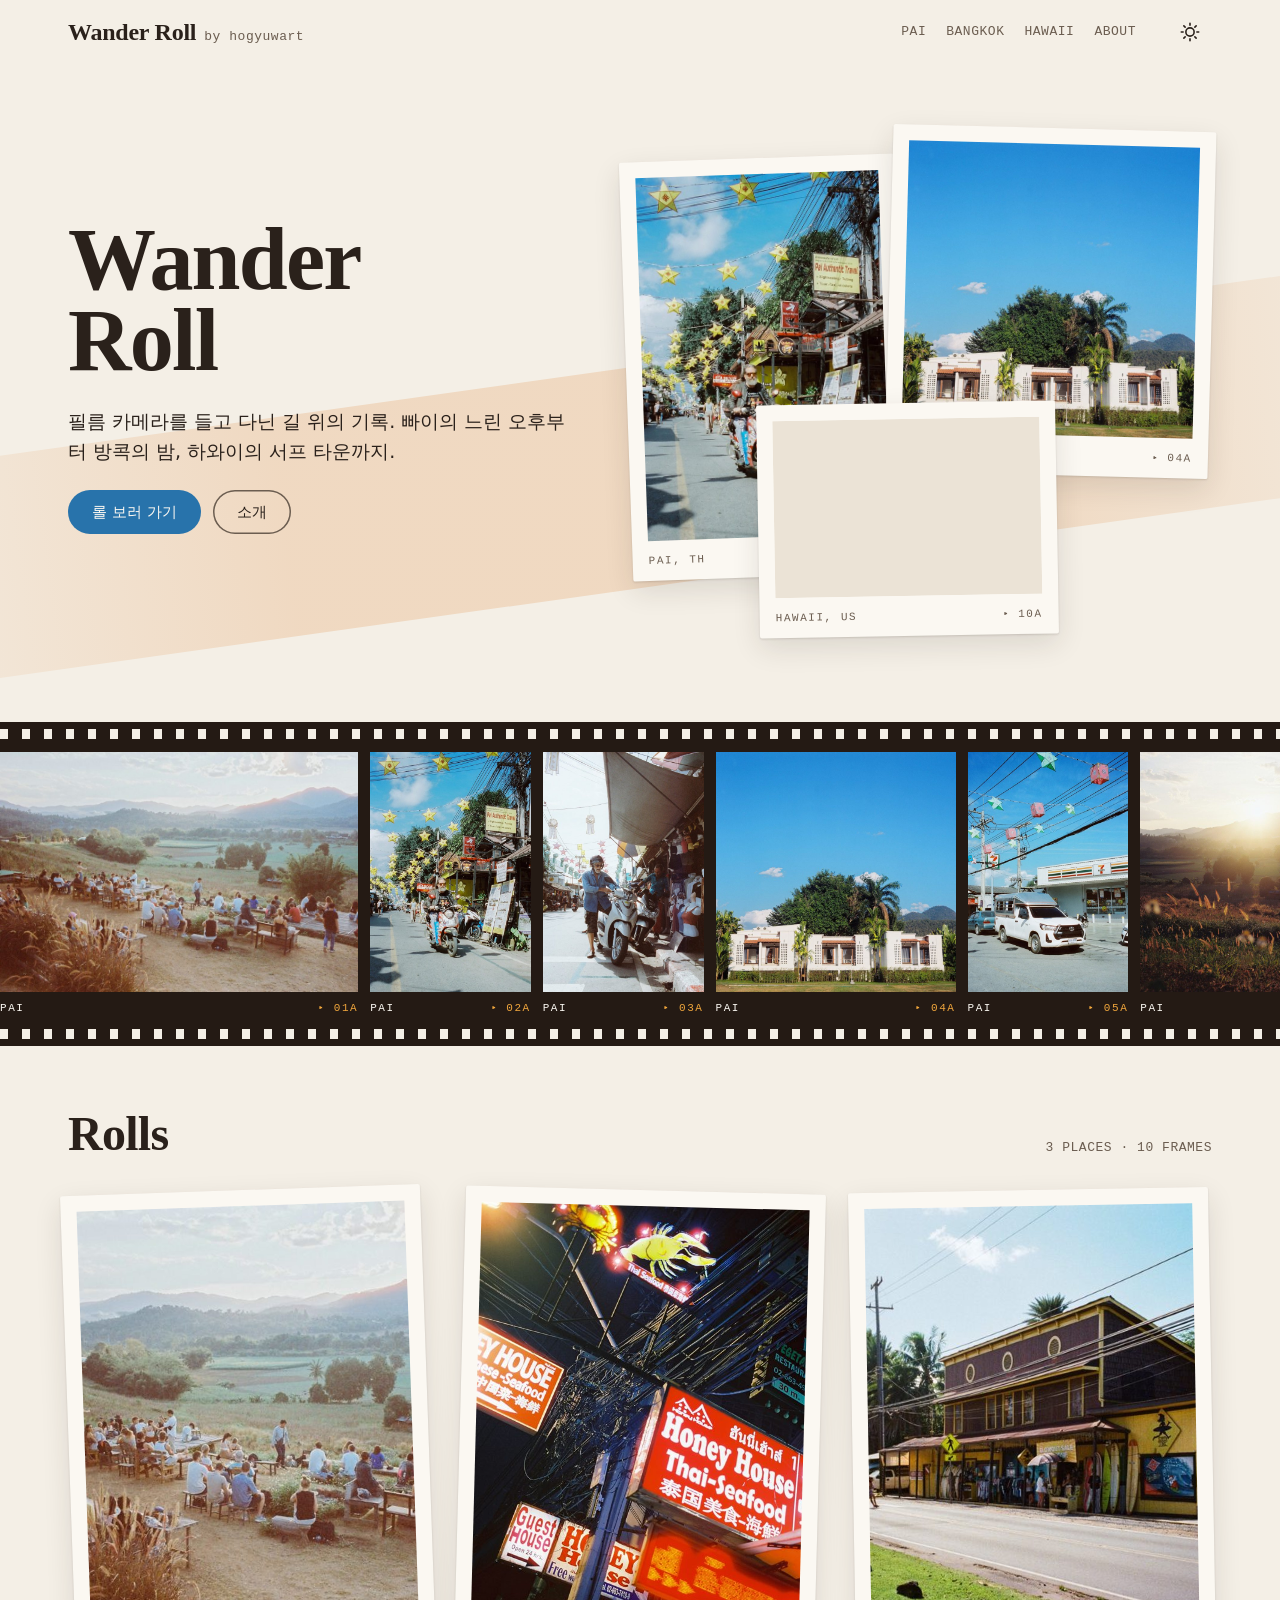
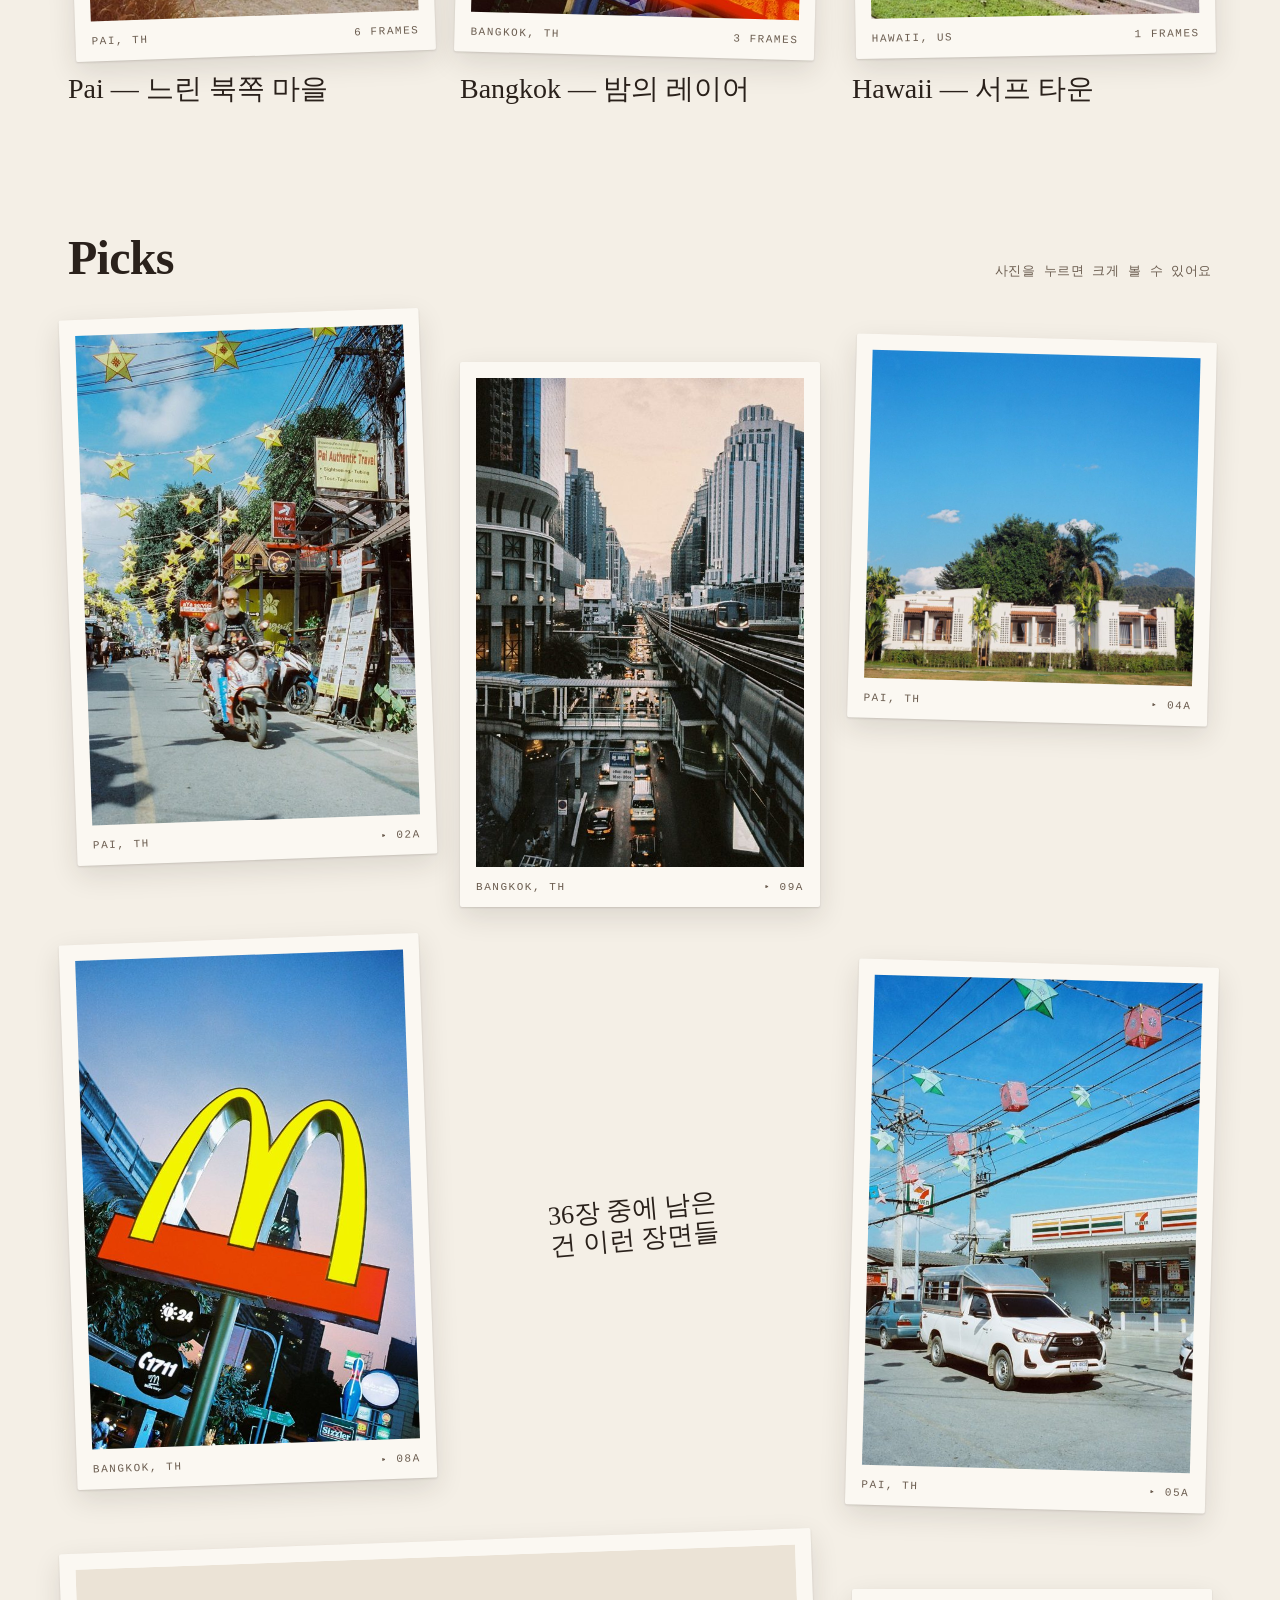
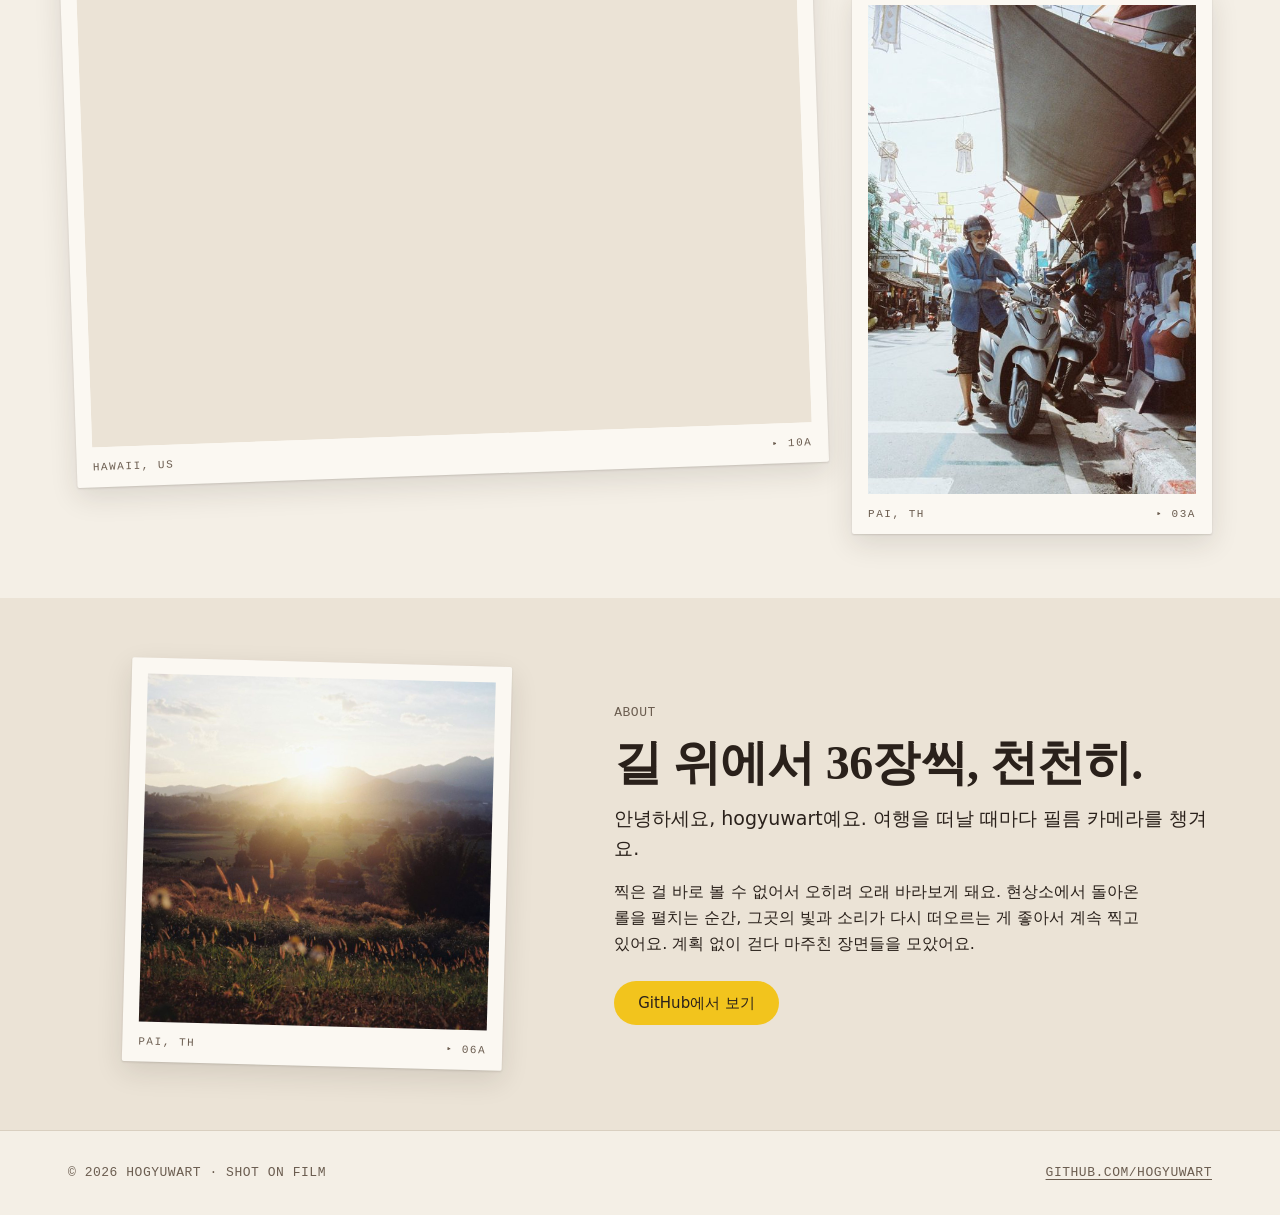
==== commit 28309530: "Remove passport stamps" ====
--- a/index.html
+++ b/index.html
@@ -30,7 +30,6 @@
 <section class="hero">
  <div class="wrap">
   <div class="hero__text">
-   <span class="stamp stamp--paddy">Shot on film</span>
    <h1 class="t-hero">Wander<br>Roll</h1>
    <p class="t-lead">필름 카메라를 들고 다닌 길 위의 기록. 빠이의 느린 오후부터 방콕의 밤, 하와이의 서프 타운까지.</p>
    <div class="hero__actions">
@@ -54,7 +53,7 @@
    <h2 class="t-title">Rolls</h2>
    <span class="t-meta">3 places · 10 frames</span>
   </div>
-  <div class="rolls"><a class="roll-card" href="pai.html"><figure class="print"><img src="assets/photos/pai-sunset-viewpoint-800.jpg" srcset="assets/photos/pai-sunset-viewpoint-800.jpg 800w, assets/photos/pai-sunset-viewpoint-1600.jpg 1600w" sizes="(max-width: 600px) 100vw, 33vw" width="800" height="536" alt="해 질 녘 언덕 위 나무 벤치에 앉아 논과 산을 바라보는 사람들" loading="lazy" decoding="async"><figcaption><span>Pai, TH</span><span>6 frames</span></figcaption></figure><span class="stamp stamp--paddy">PAI · TH</span><h3 class="t-heading">Pai — 느린 북쪽 마을</h3></a><a class="roll-card" href="bangkok.html"><figure class="print"><img src="assets/photos/bangkok-neon-signs-800.jpg" srcset="assets/photos/bangkok-neon-signs-800.jpg 800w, assets/photos/bangkok-neon-signs-1600.jpg 1600w" sizes="(max-width: 600px) 100vw, 33vw" width="537" height="800" alt="밤하늘 아래 엉킨 전선과 빨간 해산물 식당 네온 간판들" loading="lazy" decoding="async"><figcaption><span>Bangkok, TH</span><span>3 frames</span></figcaption></figure><span class="stamp stamp--neon">BKK · TH</span><h3 class="t-heading">Bangkok — 밤의 레이어</h3></a><a class="roll-card" href="hawaii.html"><figure class="print"><img src="assets/photos/hawaii-surf-shop-800.jpg" srcset="assets/photos/hawaii-surf-shop-800.jpg 800w, assets/photos/hawaii-surf-shop-1600.jpg 1600w" sizes="(max-width: 600px) 100vw, 33vw" width="800" height="531" alt="서핑보드가 늘어선 노란 목조 서프숍과 야자수가 있는 한적한 거리" loading="lazy" decoding="async"><figcaption><span>Hawaii, US</span><span>1 frames</span></figcaption></figure><span class="stamp stamp--sky">HI · US</span><h3 class="t-heading">Hawaii — 서프 타운</h3></a></div>
+  <div class="rolls"><a class="roll-card" href="pai.html"><figure class="print"><img src="assets/photos/pai-sunset-viewpoint-800.jpg" srcset="assets/photos/pai-sunset-viewpoint-800.jpg 800w, assets/photos/pai-sunset-viewpoint-1600.jpg 1600w" sizes="(max-width: 600px) 100vw, 33vw" width="800" height="536" alt="해 질 녘 언덕 위 나무 벤치에 앉아 논과 산을 바라보는 사람들" loading="lazy" decoding="async"><figcaption><span>Pai, TH</span><span>6 frames</span></figcaption></figure><h3 class="t-heading">Pai — 느린 북쪽 마을</h3></a><a class="roll-card" href="bangkok.html"><figure class="print"><img src="assets/photos/bangkok-neon-signs-800.jpg" srcset="assets/photos/bangkok-neon-signs-800.jpg 800w, assets/photos/bangkok-neon-signs-1600.jpg 1600w" sizes="(max-width: 600px) 100vw, 33vw" width="537" height="800" alt="밤하늘 아래 엉킨 전선과 빨간 해산물 식당 네온 간판들" loading="lazy" decoding="async"><figcaption><span>Bangkok, TH</span><span>3 frames</span></figcaption></figure><h3 class="t-heading">Bangkok — 밤의 레이어</h3></a><a class="roll-card" href="hawaii.html"><figure class="print"><img src="assets/photos/hawaii-surf-shop-800.jpg" srcset="assets/photos/hawaii-surf-shop-800.jpg 800w, assets/photos/hawaii-surf-shop-1600.jpg 1600w" sizes="(max-width: 600px) 100vw, 33vw" width="800" height="531" alt="서핑보드가 늘어선 노란 목조 서프숍과 야자수가 있는 한적한 거리" loading="lazy" decoding="async"><figcaption><span>Hawaii, US</span><span>1 frames</span></figcaption></figure><h3 class="t-heading">Hawaii — 서프 타운</h3></a></div>
  </div>
 </section>
 
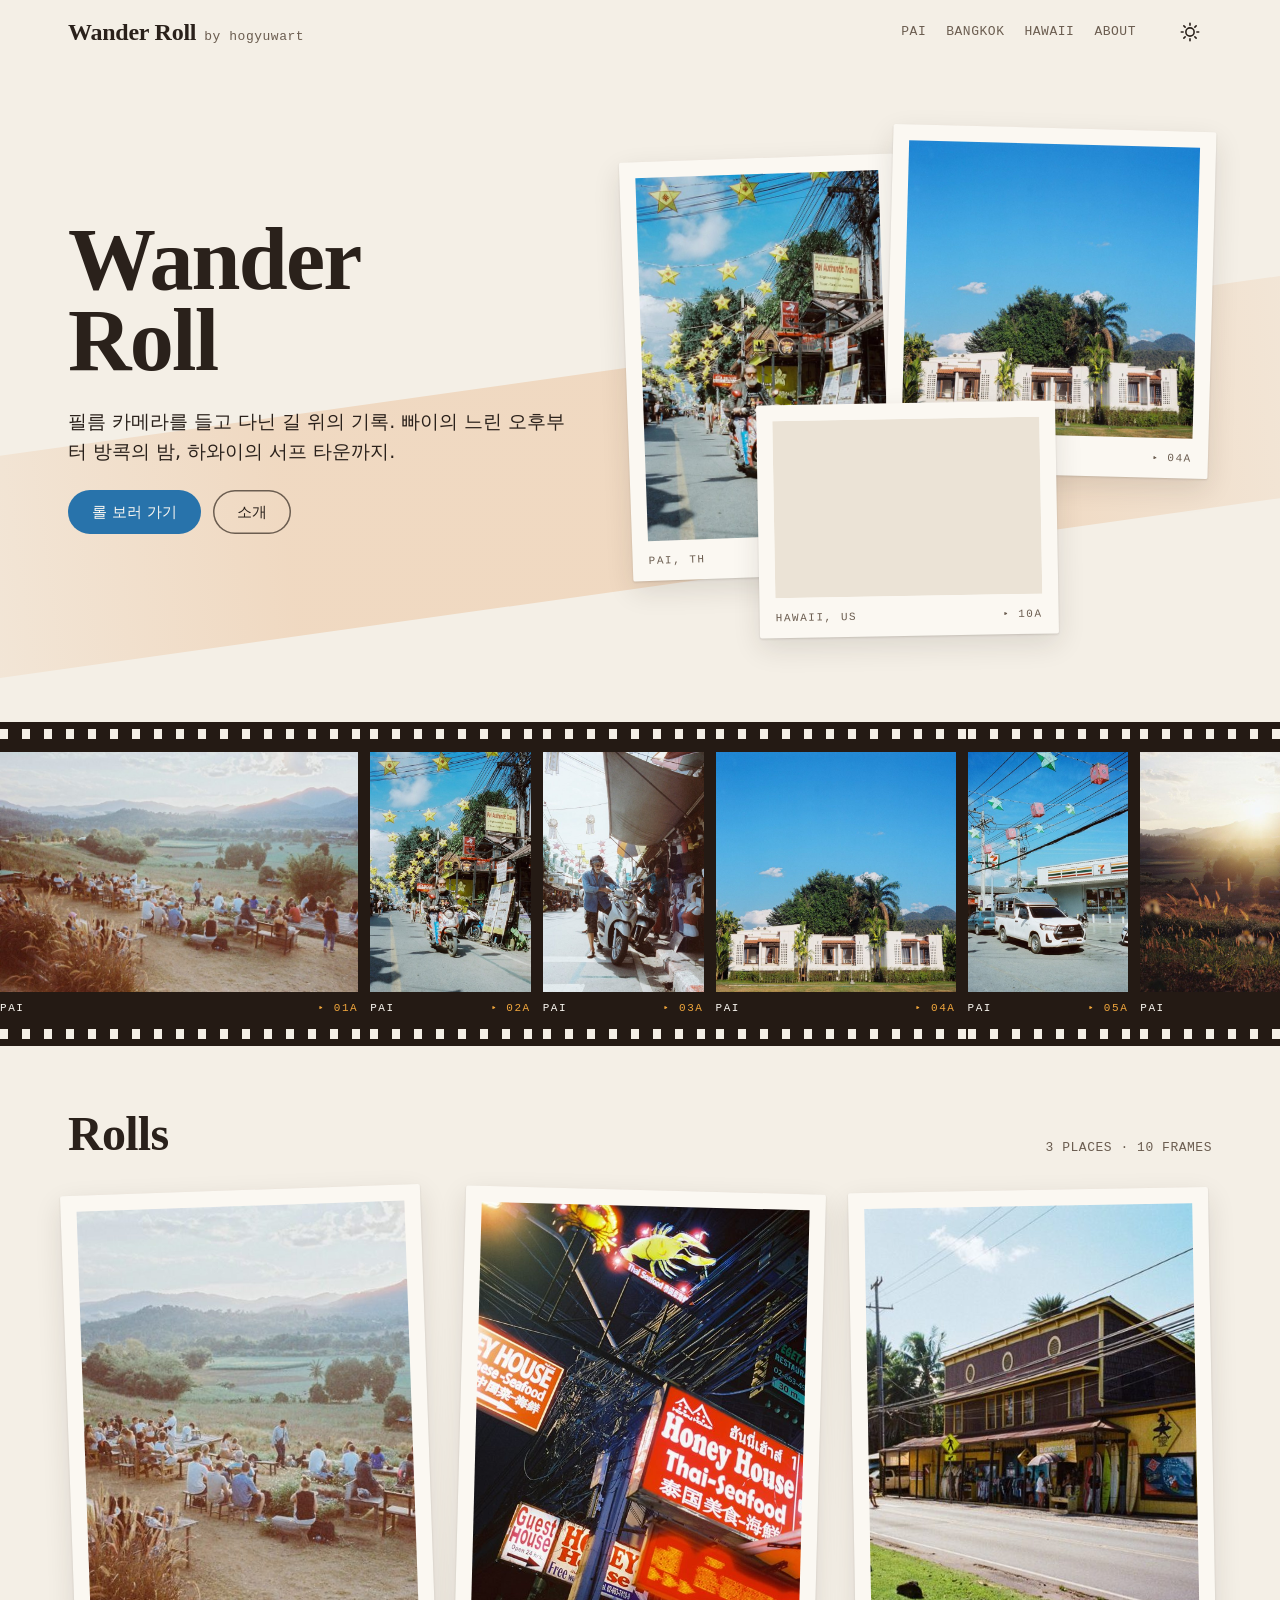
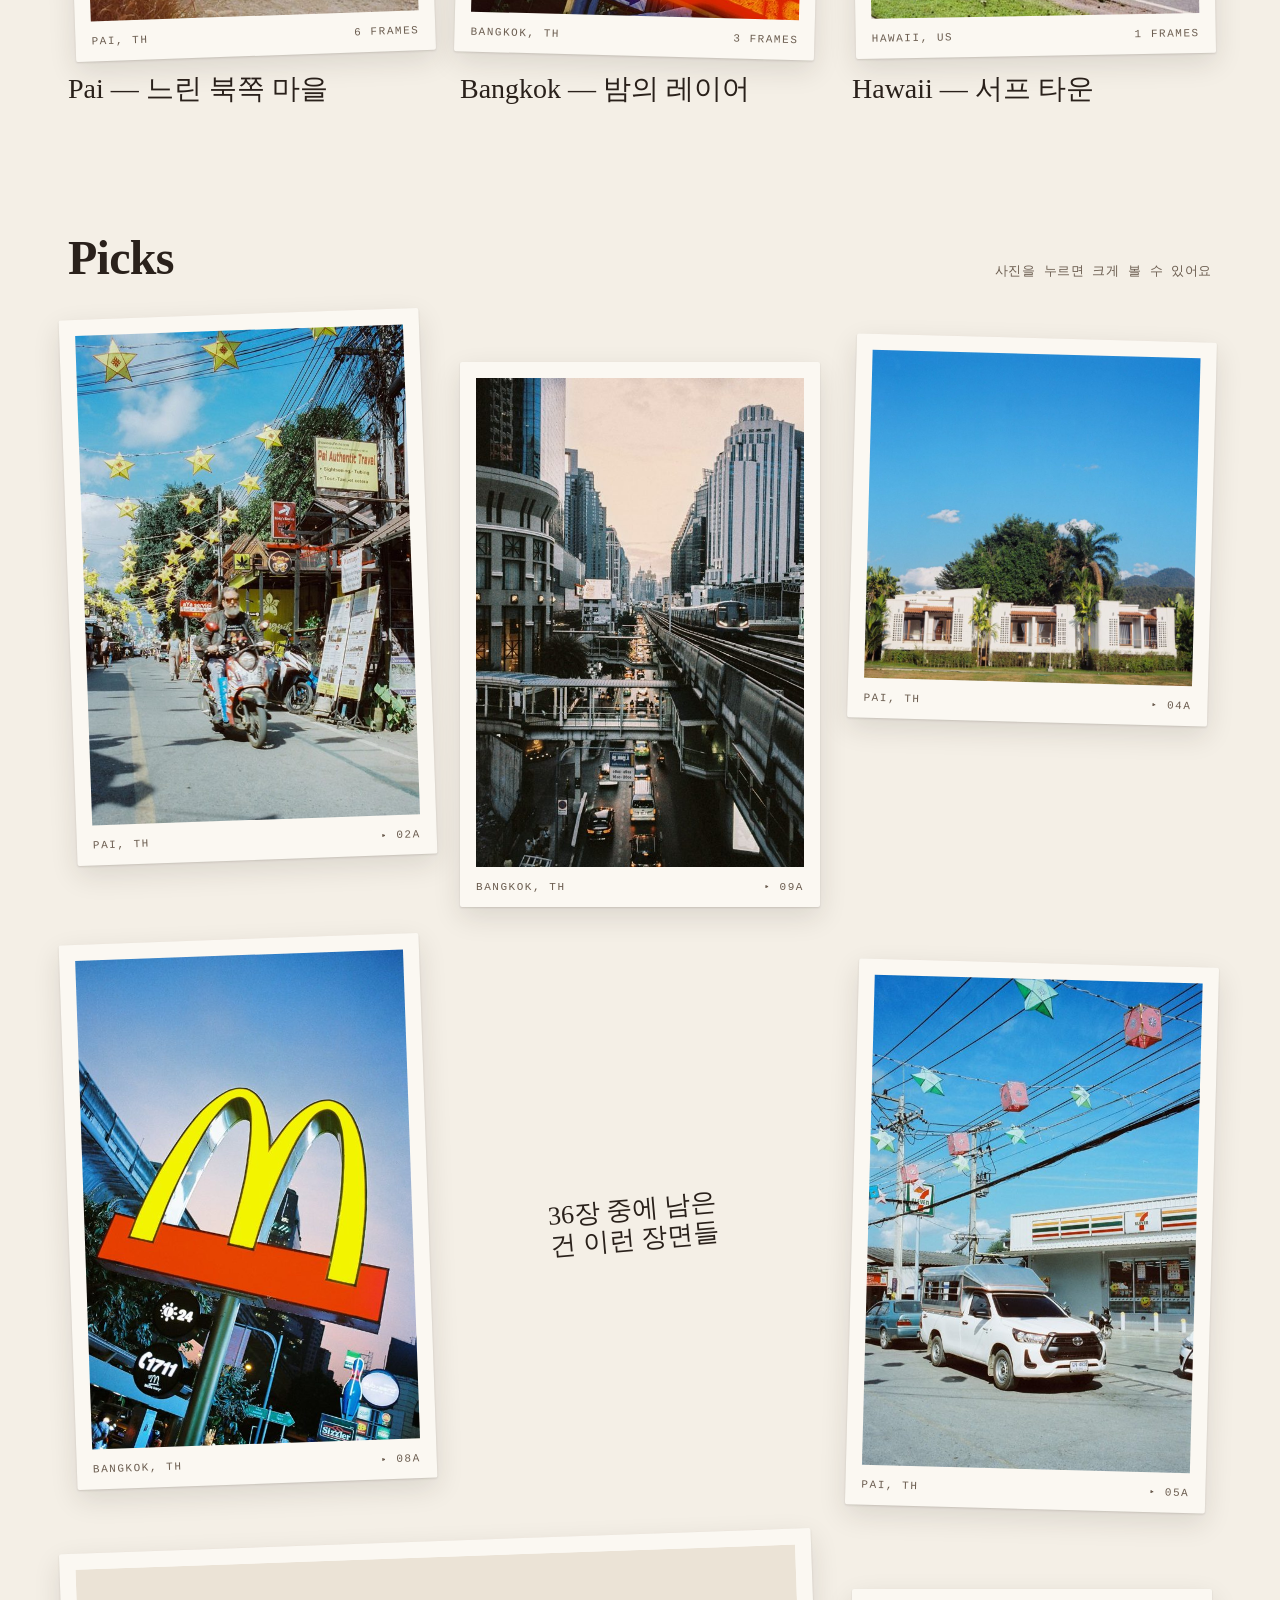
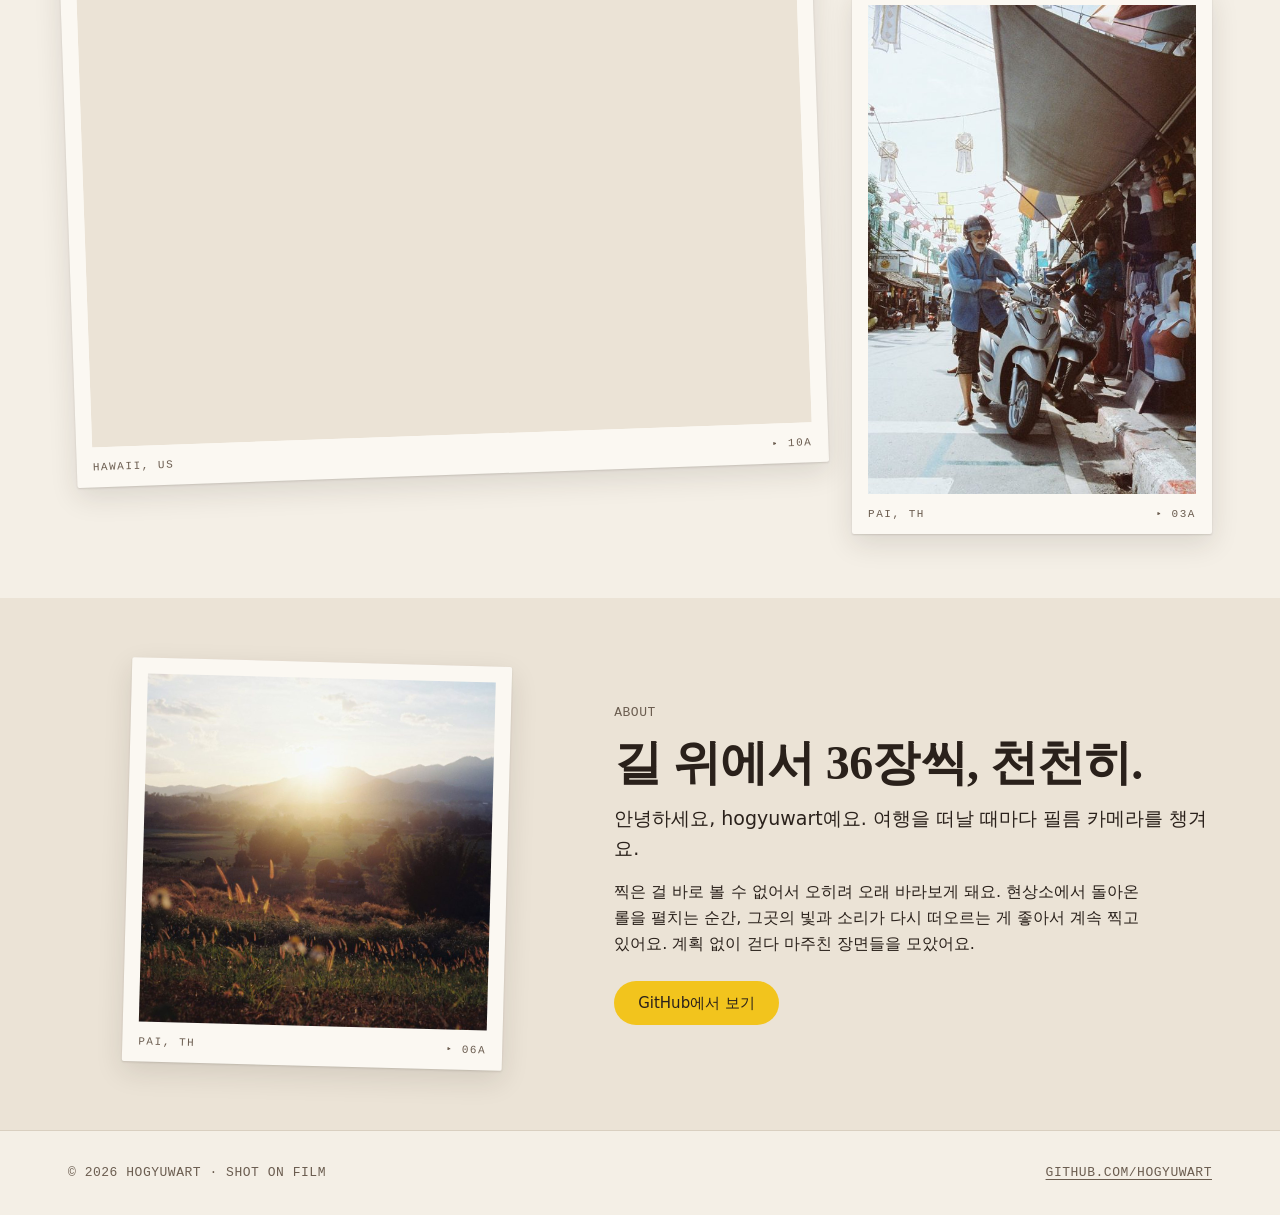
==== commit 56b2eab3: "Add files via upload" ====
--- a/index.html
+++ b/index.html
@@ -45,7 +45,7 @@
  </div>
 </section>
 
-<section class="strip" aria-label="모든 프레임"><div class="strip__row"><a class="strip__frame" href="pai.html"><img src="assets/photos/pai-sunset-viewpoint-800.jpg" srcset="assets/photos/pai-sunset-viewpoint-800.jpg 800w, assets/photos/pai-sunset-viewpoint-1600.jpg 1600w" sizes="240px" width="800" height="536" alt="해 질 녘 언덕 위 나무 벤치에 앉아 논과 산을 바라보는 사람들" loading="lazy" decoding="async"><span class="strip__label"><b>Pai</b><span>▸ 01A</span></span></a><a class="strip__frame" href="pai.html"><img src="assets/photos/pai-star-lanterns-800.jpg" srcset="assets/photos/pai-star-lanterns-800.jpg 800w, assets/photos/pai-star-lanterns-1600.jpg 1600w" sizes="240px" width="535" height="800" alt="노란 별 모양 등불이 줄지어 걸린 빠이 거리, 흰 수염의 남자가 스쿠터를 타고 다가온다" loading="lazy" decoding="async"><span class="strip__label"><b>Pai</b><span>▸ 02A</span></span></a><a class="strip__frame" href="pai.html"><img src="assets/photos/pai-street-scooter-800.jpg" srcset="assets/photos/pai-street-scooter-800.jpg 800w, assets/photos/pai-street-scooter-1600.jpg 1600w" sizes="240px" width="536" height="800" alt="천막 그늘 아래 옷가게 앞에서 헬멧을 쓴 남자가 흰 스쿠터를 빼고 있다" loading="lazy" decoding="async"><span class="strip__label"><b>Pai</b><span>▸ 03A</span></span></a><a class="strip__frame" href="pai.html"><img src="assets/photos/pai-white-villa-800.jpg" srcset="assets/photos/pai-white-villa-800.jpg 800w, assets/photos/pai-white-villa-1600.jpg 1600w" sizes="240px" width="800" height="800" alt="새파란 하늘 아래 야자수와 산을 배경으로 선 흰 단층 숙소" loading="lazy" decoding="async"><span class="strip__label"><b>Pai</b><span>▸ 04A</span></span></a><a class="strip__frame" href="pai.html"><img src="assets/photos/pai-songthaew-711-800.jpg" srcset="assets/photos/pai-songthaew-711-800.jpg 800w, assets/photos/pai-songthaew-711-1600.jpg 1600w" sizes="240px" width="536" height="800" alt="분홍·초록 종이 등불 아래 7-Eleven 앞에 서 있는 흰 썽태우" loading="lazy" decoding="async"><span class="strip__label"><b>Pai</b><span>▸ 05A</span></span></a><a class="strip__frame" href="pai.html"><img src="assets/photos/pai-sunset-grass-800.jpg" srcset="assets/photos/pai-sunset-grass-800.jpg 800w, assets/photos/pai-sunset-grass-1600.jpg 1600w" sizes="240px" width="800" height="800" alt="산 너머로 지는 해와 역광에 빛나는 강아지풀" loading="lazy" decoding="async"><span class="strip__label"><b>Pai</b><span>▸ 06A</span></span></a><a class="strip__frame" href="bangkok.html"><img src="assets/photos/bangkok-neon-signs-800.jpg" srcset="assets/photos/bangkok-neon-signs-800.jpg 800w, assets/photos/bangkok-neon-signs-1600.jpg 1600w" sizes="240px" width="537" height="800" alt="밤하늘 아래 엉킨 전선과 빨간 해산물 식당 네온 간판들" loading="lazy" decoding="async"><span class="strip__label"><b>Bangkok</b><span>▸ 07A</span></span></a><a class="strip__frame" href="bangkok.html"><img src="assets/photos/bangkok-arches-dusk-800.jpg" srcset="assets/photos/bangkok-arches-dusk-800.jpg 800w, assets/photos/bangkok-arches-dusk-1600.jpg 1600w" sizes="240px" width="537" height="800" alt="보랏빛 노을 하늘을 배경으로 기울어진 노란 아치 간판" loading="lazy" decoding="async"><span class="strip__label"><b>Bangkok</b><span>▸ 08A</span></span></a><a class="strip__frame" href="bangkok.html"><img src="assets/photos/bangkok-skytrain-800.jpg" srcset="assets/photos/bangkok-skytrain-800.jpg 800w, assets/photos/bangkok-skytrain-1600.jpg 1600w" sizes="240px" width="536" height="800" alt="빌딩 숲 사이 고가철도로 들어오는 스카이트레인과 아래 차도의 불빛" loading="lazy" decoding="async"><span class="strip__label"><b>Bangkok</b><span>▸ 09A</span></span></a><a class="strip__frame" href="hawaii.html"><img src="assets/photos/hawaii-surf-shop-800.jpg" srcset="assets/photos/hawaii-surf-shop-800.jpg 800w, assets/photos/hawaii-surf-shop-1600.jpg 1600w" sizes="240px" width="800" height="531" alt="서핑보드가 늘어선 노란 목조 서프숍과 야자수가 있는 한적한 거리" loading="lazy" decoding="async"><span class="strip__label"><b>Hawaii</b><span>▸ 10A</span></span></a></div></section>
+<section class="strip" aria-label="모든 프레임 (마우스를 올리면 멈춰요)"><div class="strip__track" style="--strip-dur:60s"><a class="strip__frame" href="pai.html"><img src="assets/photos/pai-sunset-viewpoint-800.jpg" srcset="assets/photos/pai-sunset-viewpoint-800.jpg 800w, assets/photos/pai-sunset-viewpoint-1600.jpg 1600w" sizes="240px" width="800" height="536" alt="해 질 녘 언덕 위 나무 벤치에 앉아 논과 산을 바라보는 사람들" decoding="async"><span class="strip__label"><b>Pai</b><span>▸ 01A</span></span></a><a class="strip__frame" href="pai.html"><img src="assets/photos/pai-star-lanterns-800.jpg" srcset="assets/photos/pai-star-lanterns-800.jpg 800w, assets/photos/pai-star-lanterns-1600.jpg 1600w" sizes="240px" width="535" height="800" alt="노란 별 모양 등불이 줄지어 걸린 빠이 거리, 흰 수염의 남자가 스쿠터를 타고 다가온다" decoding="async"><span class="strip__label"><b>Pai</b><span>▸ 02A</span></span></a><a class="strip__frame" href="pai.html"><img src="assets/photos/pai-street-scooter-800.jpg" srcset="assets/photos/pai-street-scooter-800.jpg 800w, assets/photos/pai-street-scooter-1600.jpg 1600w" sizes="240px" width="536" height="800" alt="천막 그늘 아래 옷가게 앞에서 헬멧을 쓴 남자가 흰 스쿠터를 빼고 있다" decoding="async"><span class="strip__label"><b>Pai</b><span>▸ 03A</span></span></a><a class="strip__frame" href="pai.html"><img src="assets/photos/pai-white-villa-800.jpg" srcset="assets/photos/pai-white-villa-800.jpg 800w, assets/photos/pai-white-villa-1600.jpg 1600w" sizes="240px" width="800" height="800" alt="새파란 하늘 아래 야자수와 산을 배경으로 선 흰 단층 숙소" decoding="async"><span class="strip__label"><b>Pai</b><span>▸ 04A</span></span></a><a class="strip__frame" href="pai.html"><img src="assets/photos/pai-songthaew-711-800.jpg" srcset="assets/photos/pai-songthaew-711-800.jpg 800w, assets/photos/pai-songthaew-711-1600.jpg 1600w" sizes="240px" width="536" height="800" alt="분홍·초록 종이 등불 아래 7-Eleven 앞에 서 있는 흰 썽태우" decoding="async"><span class="strip__label"><b>Pai</b><span>▸ 05A</span></span></a><a class="strip__frame" href="pai.html"><img src="assets/photos/pai-sunset-grass-800.jpg" srcset="assets/photos/pai-sunset-grass-800.jpg 800w, assets/photos/pai-sunset-grass-1600.jpg 1600w" sizes="240px" width="800" height="800" alt="산 너머로 지는 해와 역광에 빛나는 강아지풀" decoding="async"><span class="strip__label"><b>Pai</b><span>▸ 06A</span></span></a><a class="strip__frame" href="bangkok.html"><img src="assets/photos/bangkok-neon-signs-800.jpg" srcset="assets/photos/bangkok-neon-signs-800.jpg 800w, assets/photos/bangkok-neon-signs-1600.jpg 1600w" sizes="240px" width="537" height="800" alt="밤하늘 아래 엉킨 전선과 빨간 해산물 식당 네온 간판들" decoding="async"><span class="strip__label"><b>Bangkok</b><span>▸ 07A</span></span></a><a class="strip__frame" href="bangkok.html"><img src="assets/photos/bangkok-arches-dusk-800.jpg" srcset="assets/photos/bangkok-arches-dusk-800.jpg 800w, assets/photos/bangkok-arches-dusk-1600.jpg 1600w" sizes="240px" width="537" height="800" alt="보랏빛 노을 하늘을 배경으로 기울어진 노란 아치 간판" decoding="async"><span class="strip__label"><b>Bangkok</b><span>▸ 08A</span></span></a><a class="strip__frame" href="bangkok.html"><img src="assets/photos/bangkok-skytrain-800.jpg" srcset="assets/photos/bangkok-skytrain-800.jpg 800w, assets/photos/bangkok-skytrain-1600.jpg 1600w" sizes="240px" width="536" height="800" alt="빌딩 숲 사이 고가철도로 들어오는 스카이트레인과 아래 차도의 불빛" decoding="async"><span class="strip__label"><b>Bangkok</b><span>▸ 09A</span></span></a><a class="strip__frame" href="hawaii.html"><img src="assets/photos/hawaii-surf-shop-800.jpg" srcset="assets/photos/hawaii-surf-shop-800.jpg 800w, assets/photos/hawaii-surf-shop-1600.jpg 1600w" sizes="240px" width="800" height="531" alt="서핑보드가 늘어선 노란 목조 서프숍과 야자수가 있는 한적한 거리" decoding="async"><span class="strip__label"><b>Hawaii</b><span>▸ 10A</span></span></a><a class="strip__frame" href="pai.html" aria-hidden="true" tabindex="-1"><img src="assets/photos/pai-sunset-viewpoint-800.jpg" srcset="assets/photos/pai-sunset-viewpoint-800.jpg 800w, assets/photos/pai-sunset-viewpoint-1600.jpg 1600w" sizes="240px" width="800" height="536" alt="해 질 녘 언덕 위 나무 벤치에 앉아 논과 산을 바라보는 사람들" decoding="async"><span class="strip__label"><b>Pai</b><span>▸ 01A</span></span></a><a class="strip__frame" href="pai.html" aria-hidden="true" tabindex="-1"><img src="assets/photos/pai-star-lanterns-800.jpg" srcset="assets/photos/pai-star-lanterns-800.jpg 800w, assets/photos/pai-star-lanterns-1600.jpg 1600w" sizes="240px" width="535" height="800" alt="노란 별 모양 등불이 줄지어 걸린 빠이 거리, 흰 수염의 남자가 스쿠터를 타고 다가온다" decoding="async"><span class="strip__label"><b>Pai</b><span>▸ 02A</span></span></a><a class="strip__frame" href="pai.html" aria-hidden="true" tabindex="-1"><img src="assets/photos/pai-street-scooter-800.jpg" srcset="assets/photos/pai-street-scooter-800.jpg 800w, assets/photos/pai-street-scooter-1600.jpg 1600w" sizes="240px" width="536" height="800" alt="천막 그늘 아래 옷가게 앞에서 헬멧을 쓴 남자가 흰 스쿠터를 빼고 있다" decoding="async"><span class="strip__label"><b>Pai</b><span>▸ 03A</span></span></a><a class="strip__frame" href="pai.html" aria-hidden="true" tabindex="-1"><img src="assets/photos/pai-white-villa-800.jpg" srcset="assets/photos/pai-white-villa-800.jpg 800w, assets/photos/pai-white-villa-1600.jpg 1600w" sizes="240px" width="800" height="800" alt="새파란 하늘 아래 야자수와 산을 배경으로 선 흰 단층 숙소" decoding="async"><span class="strip__label"><b>Pai</b><span>▸ 04A</span></span></a><a class="strip__frame" href="pai.html" aria-hidden="true" tabindex="-1"><img src="assets/photos/pai-songthaew-711-800.jpg" srcset="assets/photos/pai-songthaew-711-800.jpg 800w, assets/photos/pai-songthaew-711-1600.jpg 1600w" sizes="240px" width="536" height="800" alt="분홍·초록 종이 등불 아래 7-Eleven 앞에 서 있는 흰 썽태우" decoding="async"><span class="strip__label"><b>Pai</b><span>▸ 05A</span></span></a><a class="strip__frame" href="pai.html" aria-hidden="true" tabindex="-1"><img src="assets/photos/pai-sunset-grass-800.jpg" srcset="assets/photos/pai-sunset-grass-800.jpg 800w, assets/photos/pai-sunset-grass-1600.jpg 1600w" sizes="240px" width="800" height="800" alt="산 너머로 지는 해와 역광에 빛나는 강아지풀" decoding="async"><span class="strip__label"><b>Pai</b><span>▸ 06A</span></span></a><a class="strip__frame" href="bangkok.html" aria-hidden="true" tabindex="-1"><img src="assets/photos/bangkok-neon-signs-800.jpg" srcset="assets/photos/bangkok-neon-signs-800.jpg 800w, assets/photos/bangkok-neon-signs-1600.jpg 1600w" sizes="240px" width="537" height="800" alt="밤하늘 아래 엉킨 전선과 빨간 해산물 식당 네온 간판들" decoding="async"><span class="strip__label"><b>Bangkok</b><span>▸ 07A</span></span></a><a class="strip__frame" href="bangkok.html" aria-hidden="true" tabindex="-1"><img src="assets/photos/bangkok-arches-dusk-800.jpg" srcset="assets/photos/bangkok-arches-dusk-800.jpg 800w, assets/photos/bangkok-arches-dusk-1600.jpg 1600w" sizes="240px" width="537" height="800" alt="보랏빛 노을 하늘을 배경으로 기울어진 노란 아치 간판" decoding="async"><span class="strip__label"><b>Bangkok</b><span>▸ 08A</span></span></a><a class="strip__frame" href="bangkok.html" aria-hidden="true" tabindex="-1"><img src="assets/photos/bangkok-skytrain-800.jpg" srcset="assets/photos/bangkok-skytrain-800.jpg 800w, assets/photos/bangkok-skytrain-1600.jpg 1600w" sizes="240px" width="536" height="800" alt="빌딩 숲 사이 고가철도로 들어오는 스카이트레인과 아래 차도의 불빛" decoding="async"><span class="strip__label"><b>Bangkok</b><span>▸ 09A</span></span></a><a class="strip__frame" href="hawaii.html" aria-hidden="true" tabindex="-1"><img src="assets/photos/hawaii-surf-shop-800.jpg" srcset="assets/photos/hawaii-surf-shop-800.jpg 800w, assets/photos/hawaii-surf-shop-1600.jpg 1600w" sizes="240px" width="800" height="531" alt="서핑보드가 늘어선 노란 목조 서프숍과 야자수가 있는 한적한 거리" decoding="async"><span class="strip__label"><b>Hawaii</b><span>▸ 10A</span></span></a></div></section>
 
 <section class="section" id="rolls">
  <div class="wrap">
--- a/assets/css/style.css
+++ b/assets/css/style.css
@@ -210,23 +210,28 @@
 .section { padding-block: var(--space-16); }
 .section__head { display: flex; flex-wrap: wrap; align-items: end; justify-content: space-between; gap: var(--space-4); margin-bottom: var(--space-8); }
 
-/* ---------- film strip ---------- */
+/* ---------- film strip (auto-scrolls right → left) ---------- */
 .strip {
+  background: var(--film-base);
+  overflow: hidden;
+}
+.strip__track {
+  display: flex;
+  width: max-content;
+  animation: strip-roll var(--strip-dur, 60s) linear infinite;
+}
+.strip:hover .strip__track,
+.strip:focus-within .strip__track { animation-play-state: paused; }
+@keyframes strip-roll { to { transform: translateX(-50%); } }
+.strip__frame {
+  /* each frame carries its own sprocket holes so they travel with the film */
   --holes: repeating-linear-gradient(90deg, var(--paper) 0 8px, transparent 8px 22px);
+  flex: 0 0 auto;
+  display: grid; gap: var(--space-2);
+  padding: 30px var(--space-3) 30px 0;
   background:
     var(--holes) 0 7px / 100% 10px no-repeat,
-    var(--holes) 0 calc(100% - 7px) / 100% 10px no-repeat,
-    var(--film-base);
-  padding: 30px 0;
-}
-.strip__row {
-  display: flex; gap: var(--space-3);
-  overflow-x: auto; scroll-snap-type: x mandatory;
-  padding-inline: var(--gutter); scrollbar-width: thin;
-}
-.strip__frame {
-  flex: 0 0 auto; scroll-snap-align: start;
-  display: grid; gap: var(--space-2);
+    var(--holes) 0 calc(100% - 7px) / 100% 10px no-repeat;
   color: var(--film-edge); text-decoration: none;
   font: 500 11px/16px var(--font-mono); letter-spacing: .14em; text-transform: uppercase;
 }
@@ -235,6 +240,11 @@
 .strip__frame:focus-visible { outline: none; }
 .strip__frame b { font-weight: 500; color: #fbf8f2; }
 .strip__label { display: flex; justify-content: space-between; gap: var(--space-4); }
+@media (prefers-reduced-motion: reduce) {
+  .strip { overflow-x: auto; }
+  .strip__track { animation: none; }
+  .strip__frame[aria-hidden="true"] { display: none; }
+}
 
 /* ---------- loose grid ---------- */
 .loose {
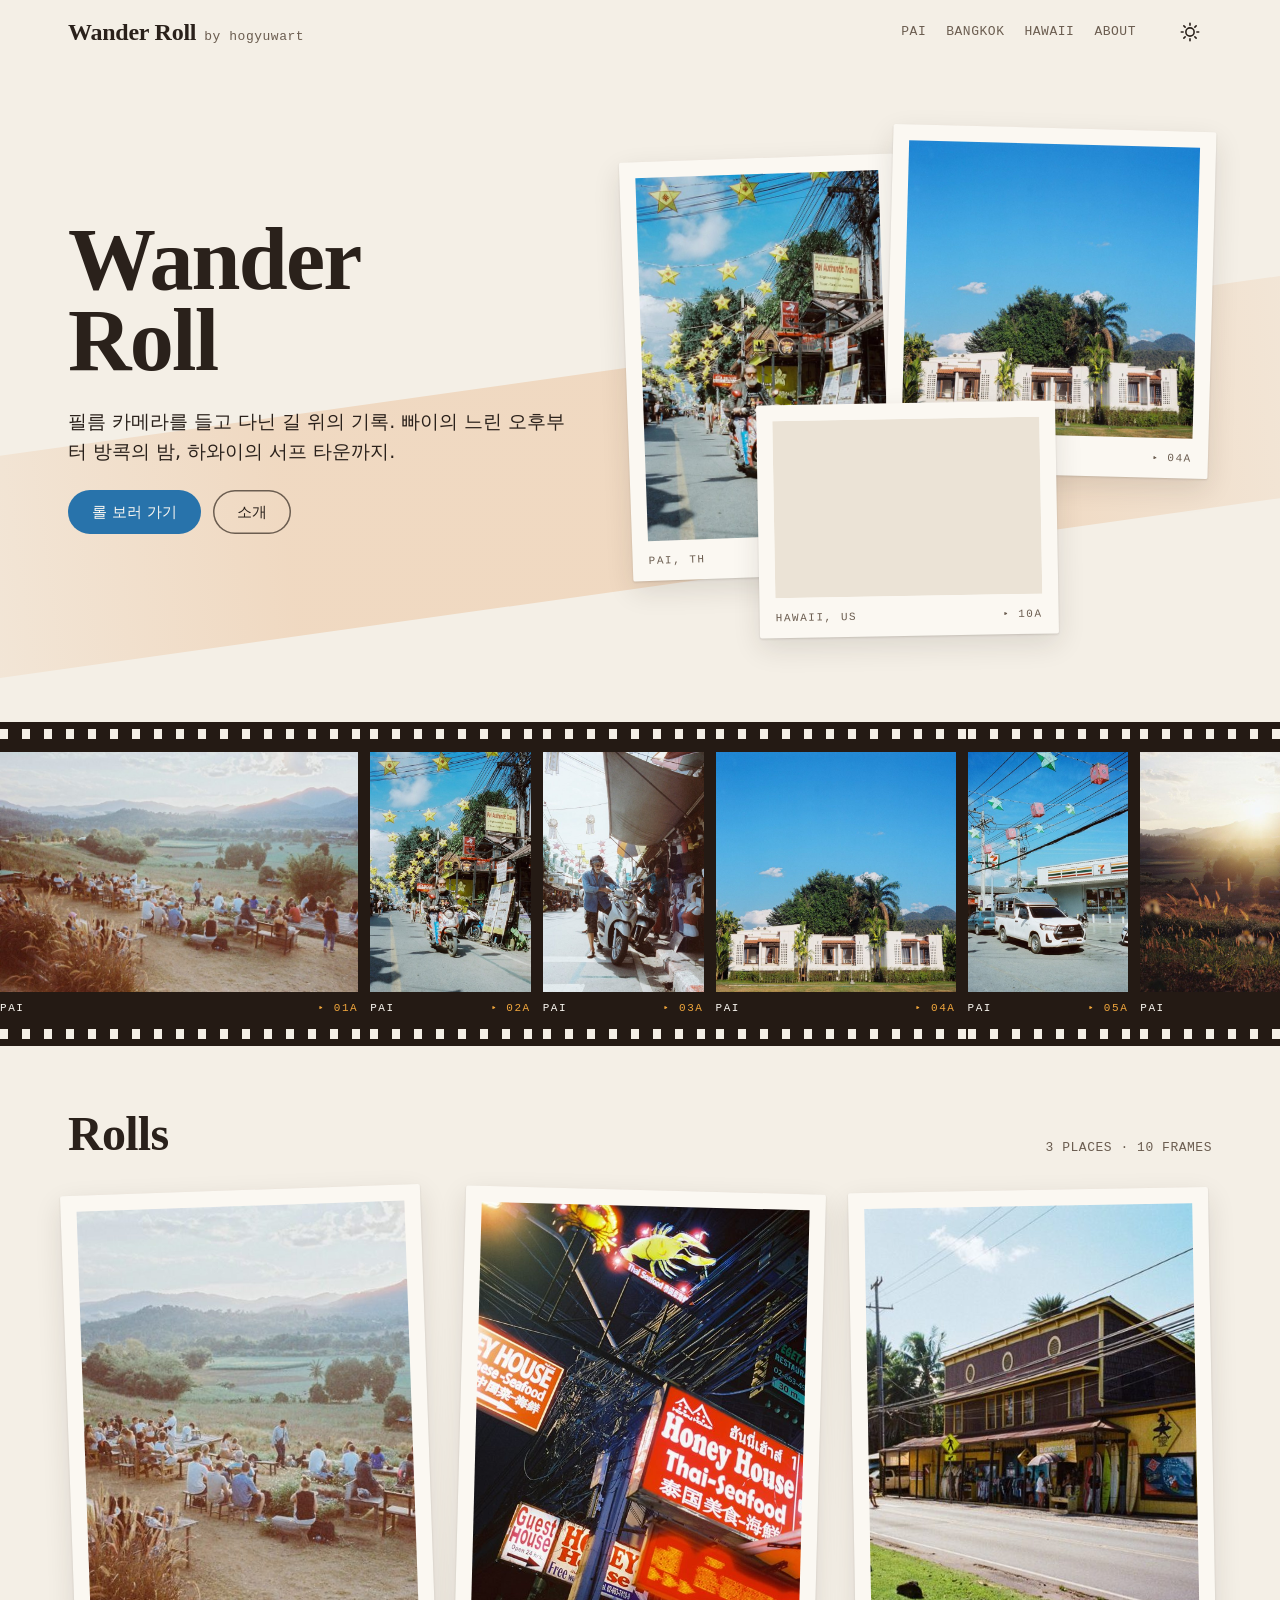
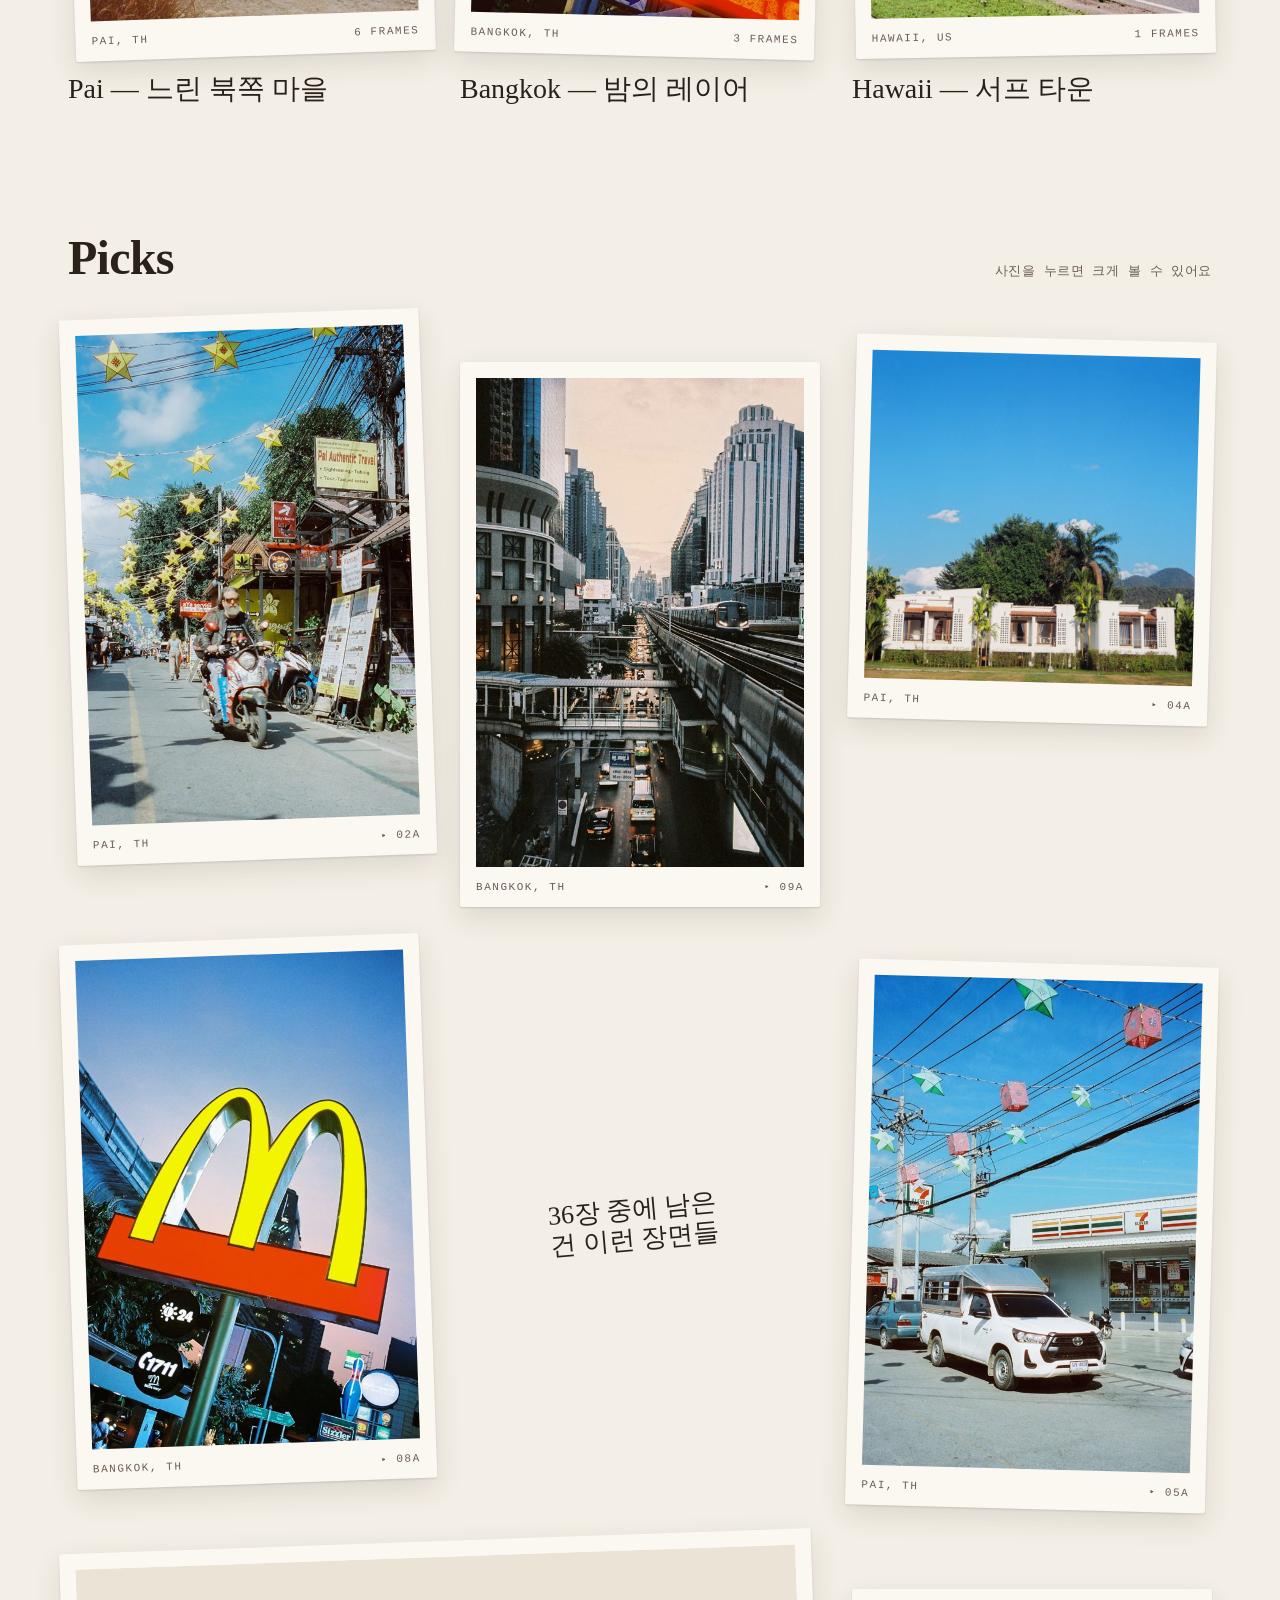
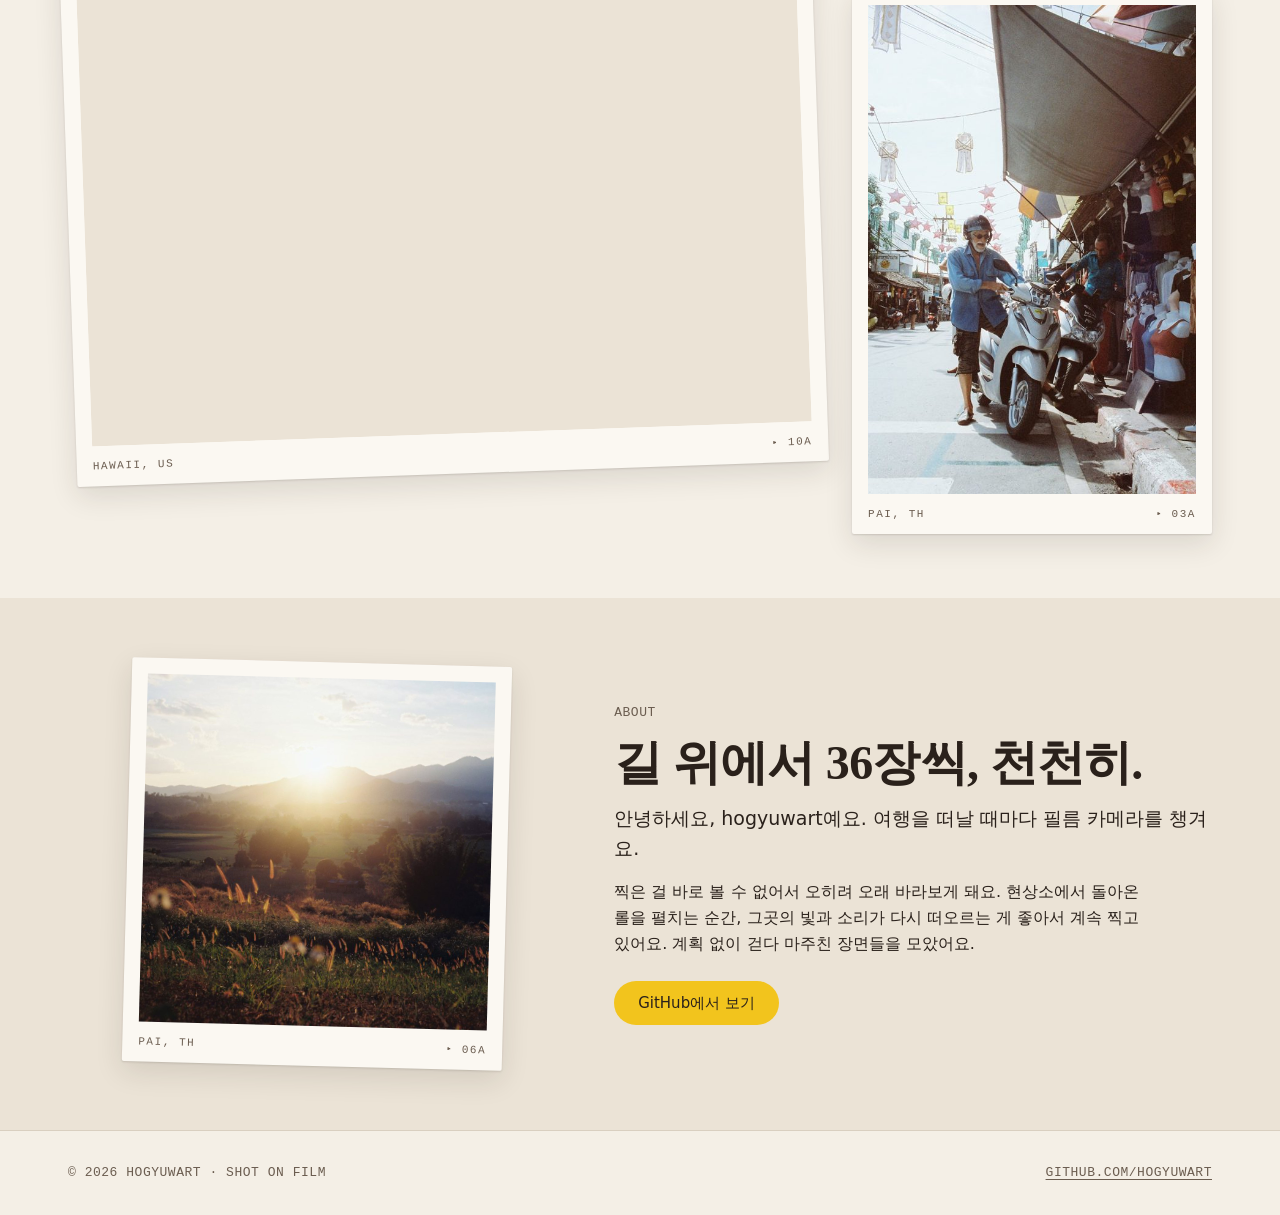
==== commit 875f209d: "Version CSS/JS links to bust cache" ====
--- a/index.html
+++ b/index.html
@@ -14,8 +14,8 @@
 <link rel="preconnect" href="https://fonts.googleapis.com">
 <link rel="preconnect" href="https://fonts.gstatic.com" crossorigin>
 <link href="https://fonts.googleapis.com/css2?family=Fraunces:opsz,wght@9..144,500..700&family=Gowun+Batang:wght@400;700&family=IBM+Plex+Mono:wght@400;500&family=IBM+Plex+Sans+KR:wght@400;500&family=Nanum+Pen+Script&display=swap" rel="stylesheet">
-<link rel="stylesheet" href="assets/css/style.css">
-<script src="assets/js/main.js"></script>
+<link rel="stylesheet" href="assets/css/style.css?v=3">
+<script src="assets/js/main.js?v=3"></script>
 </head>
 <body>
 <a class="skip" href="#main">본문으로 건너뛰기</a>
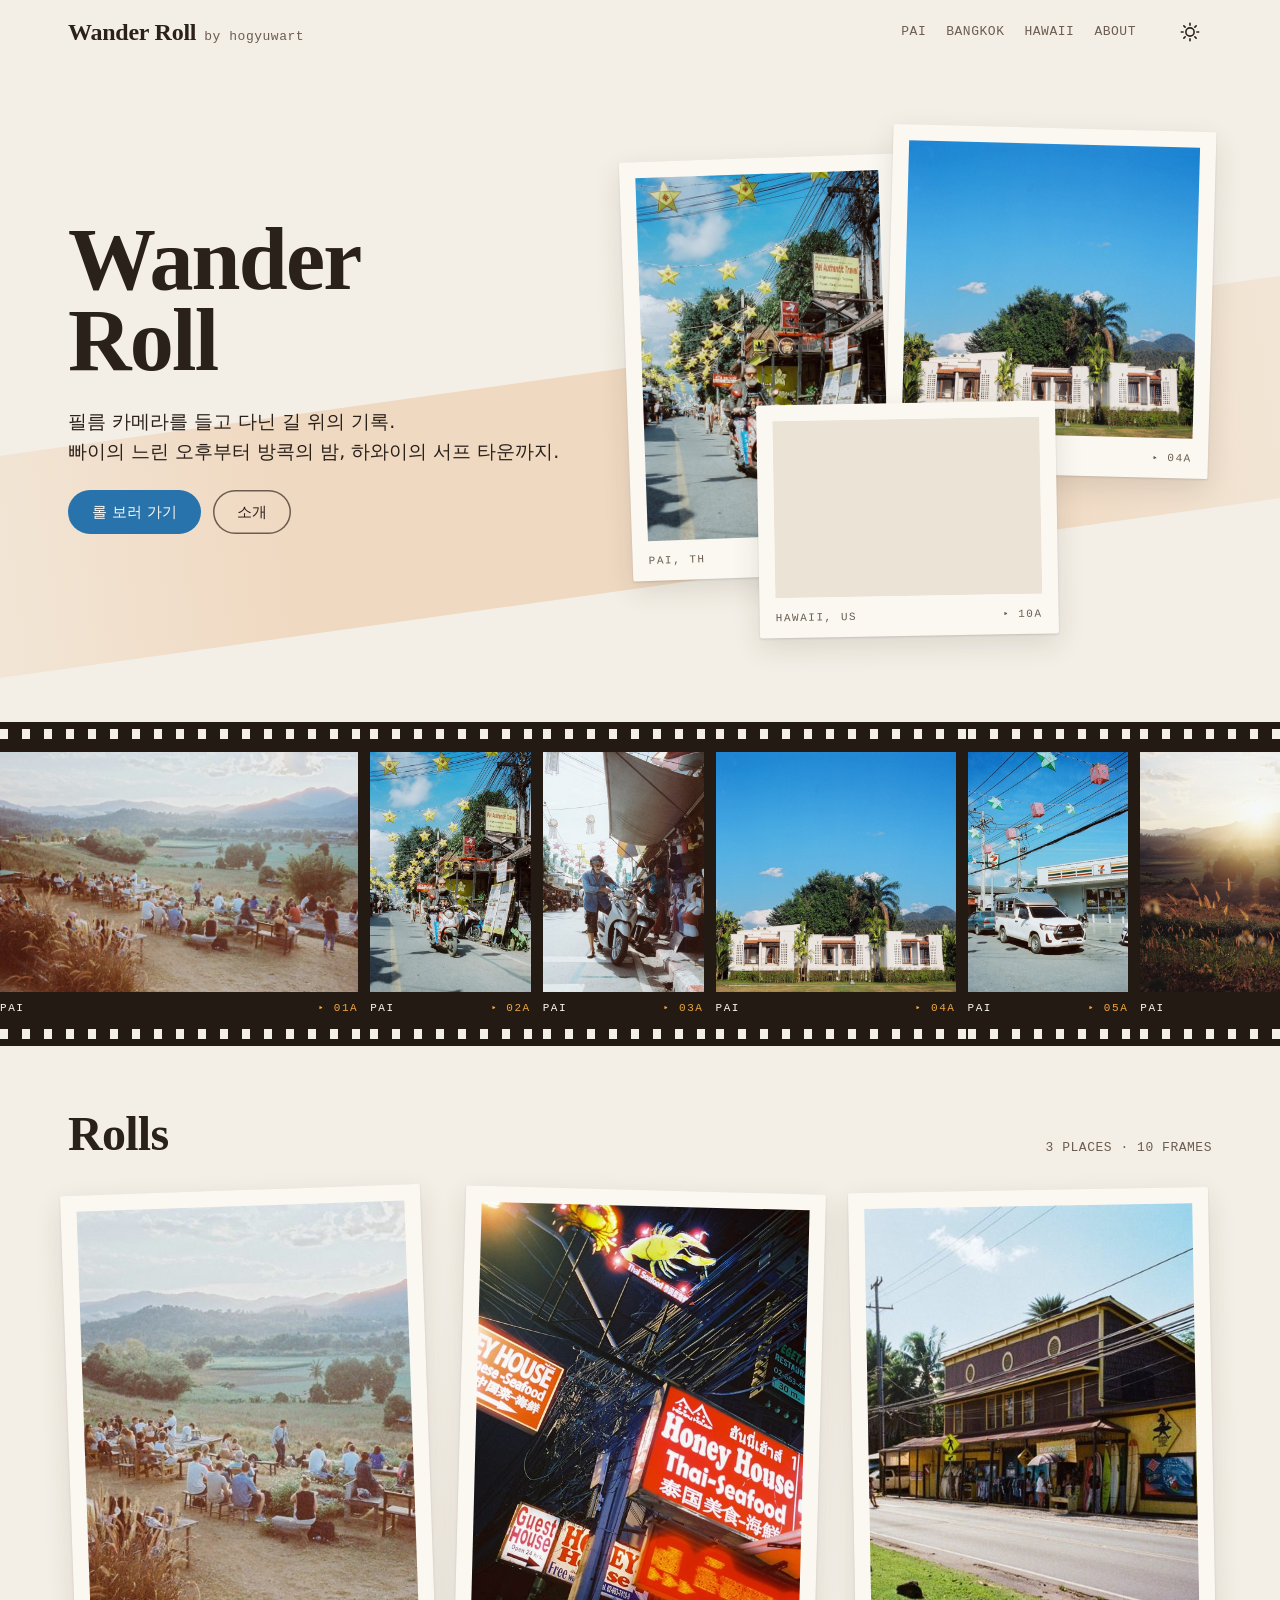
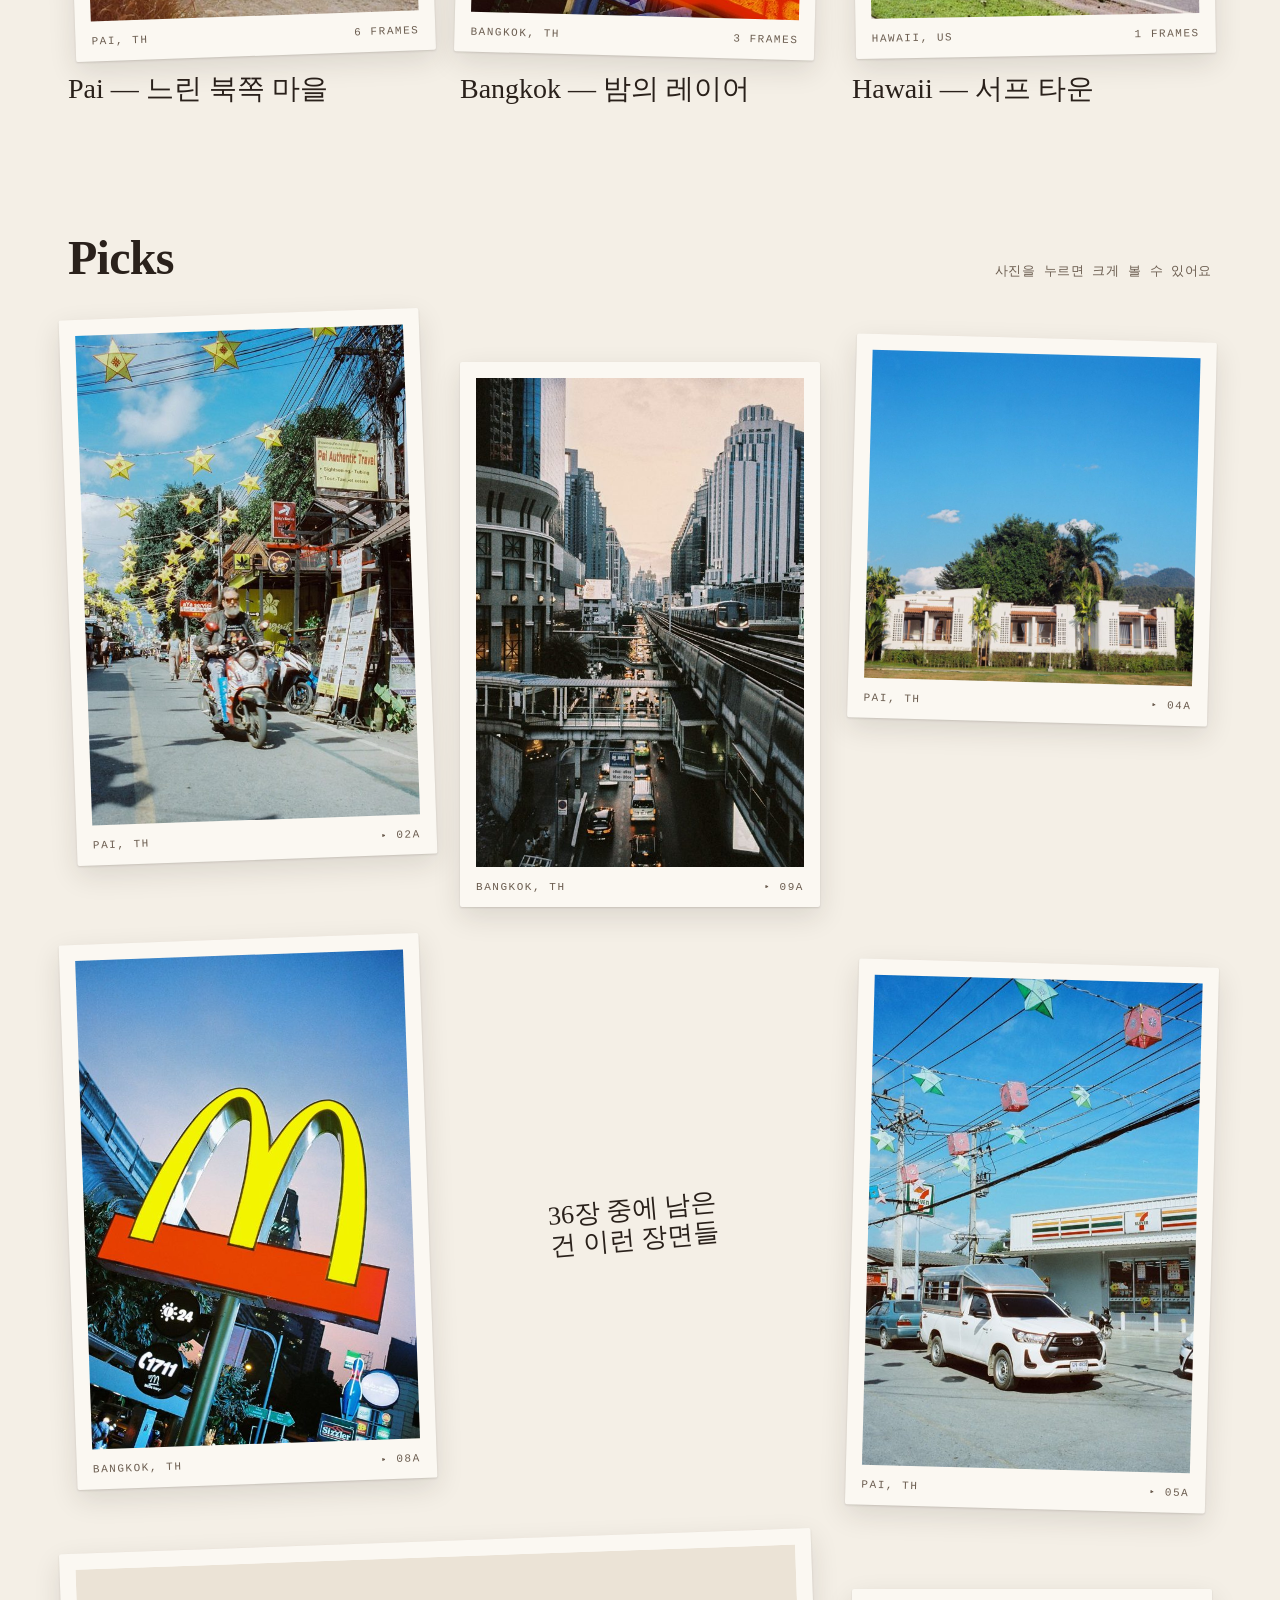
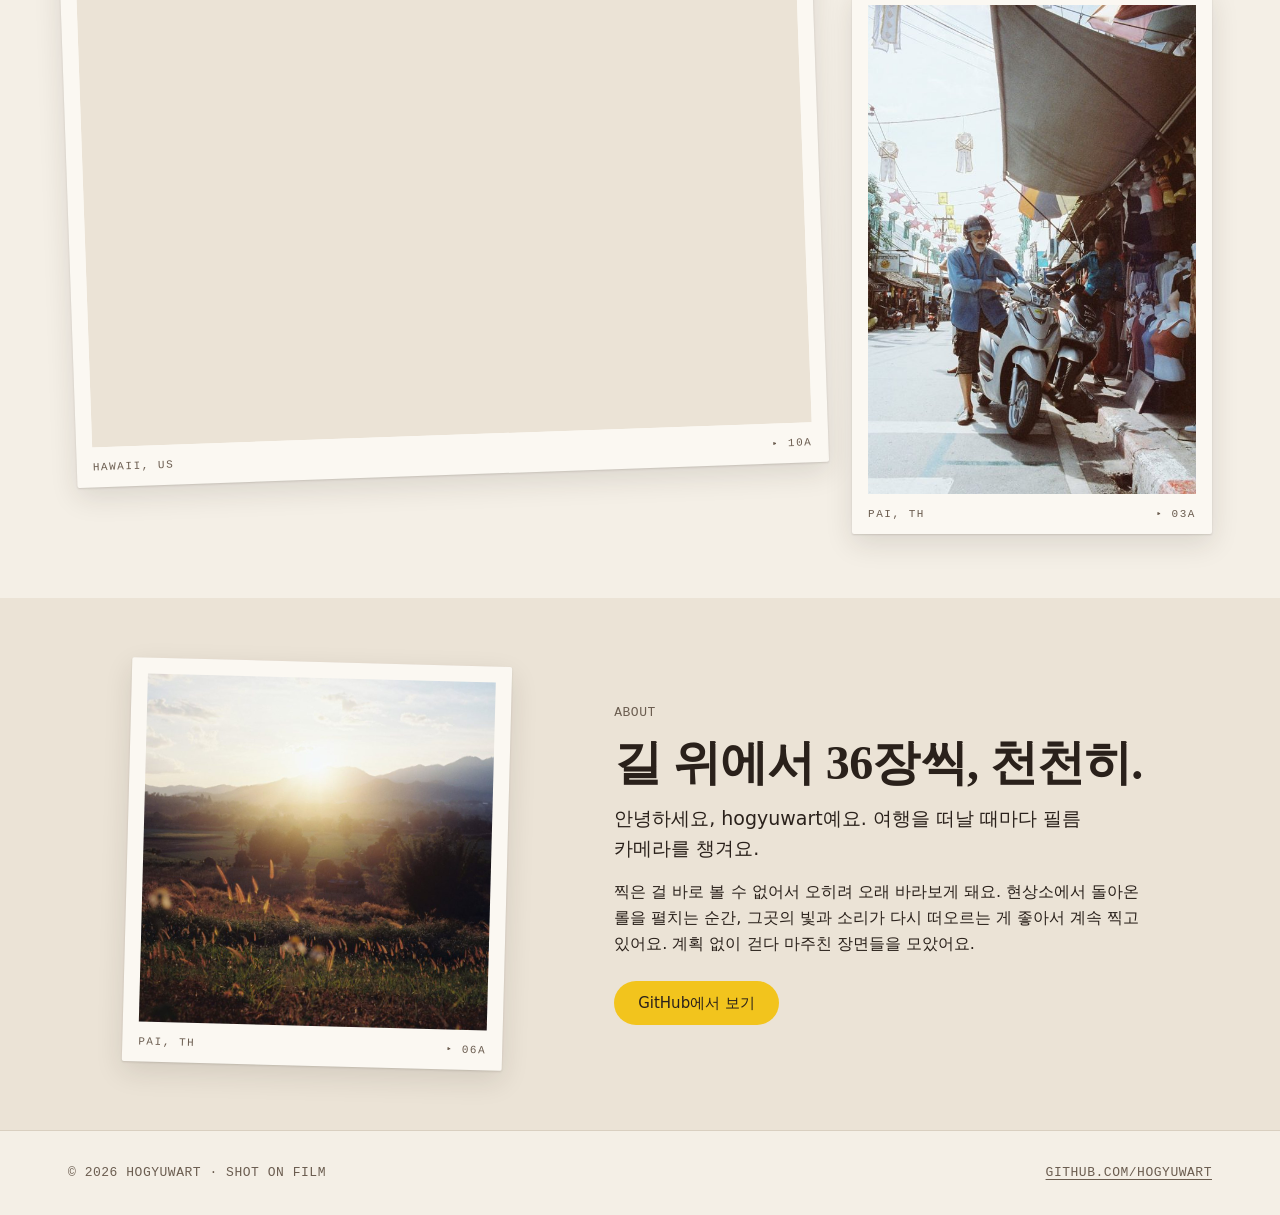
==== commit 72babc53: "Keep Korean words intact when wrapping" ====
--- a/index.html
+++ b/index.html
@@ -14,8 +14,8 @@
 <link rel="preconnect" href="https://fonts.googleapis.com">
 <link rel="preconnect" href="https://fonts.gstatic.com" crossorigin>
 <link href="https://fonts.googleapis.com/css2?family=Fraunces:opsz,wght@9..144,500..700&family=Gowun+Batang:wght@400;700&family=IBM+Plex+Mono:wght@400;500&family=IBM+Plex+Sans+KR:wght@400;500&family=Nanum+Pen+Script&display=swap" rel="stylesheet">
-<link rel="stylesheet" href="assets/css/style.css?v=3">
-<script src="assets/js/main.js?v=3"></script>
+<link rel="stylesheet" href="assets/css/style.css?v=4">
+<script src="assets/js/main.js?v=4"></script>
 </head>
 <body>
 <a class="skip" href="#main">본문으로 건너뛰기</a>
@@ -31,7 +31,7 @@
  <div class="wrap">
   <div class="hero__text">
    <h1 class="t-hero">Wander<br>Roll</h1>
-   <p class="t-lead">필름 카메라를 들고 다닌 길 위의 기록. 빠이의 느린 오후부터 방콕의 밤, 하와이의 서프 타운까지.</p>
+   <p class="t-lead">필름 카메라를 들고 다닌 길 위의 기록.<br>빠이의 느린 오후부터 방콕의 밤, 하와이의 서프 타운까지.</p>
    <div class="hero__actions">
     <a class="btn btn--primary" href="#rolls">롤 보러 가기</a>
     <a class="btn btn--ghost" href="#about">소개</a>
--- a/assets/css/style.css
+++ b/assets/css/style.css
@@ -68,6 +68,8 @@
   background: var(--paper);
   color: var(--ink);
   font: 400 16px/26px var(--font-sans);
+  word-break: keep-all;          /* 한국어를 단어 단위로 줄바꿈 */
+  overflow-wrap: anywhere;
   overflow-x: clip;
   transition: background var(--dur-settle), color var(--dur-settle);
 }
@@ -88,7 +90,7 @@
 .t-hero { font-size: clamp(56px, 9vw, 88px); line-height: .92; letter-spacing: -.02em; }
 .t-title { font-size: clamp(36px, 6vw, 48px); line-height: 1; letter-spacing: -.015em; }
 .t-heading { font-size: clamp(24px, 3vw, 28px); line-height: 1.2; font-weight: 500; }
-.t-lead { font-size: 19px; line-height: 30px; margin: 0; max-width: 34em; }
+.t-lead { font-size: 19px; line-height: 30px; margin: 0; max-width: 34em; text-wrap: pretty; }
 .t-small { font-size: 14px; line-height: 22px; color: var(--ink-muted); }
 .t-meta, .t-edge { font-family: var(--font-mono); text-transform: uppercase; }
 .t-meta { font-size: 13px; line-height: 20px; letter-spacing: .04em; color: var(--ink-muted); }
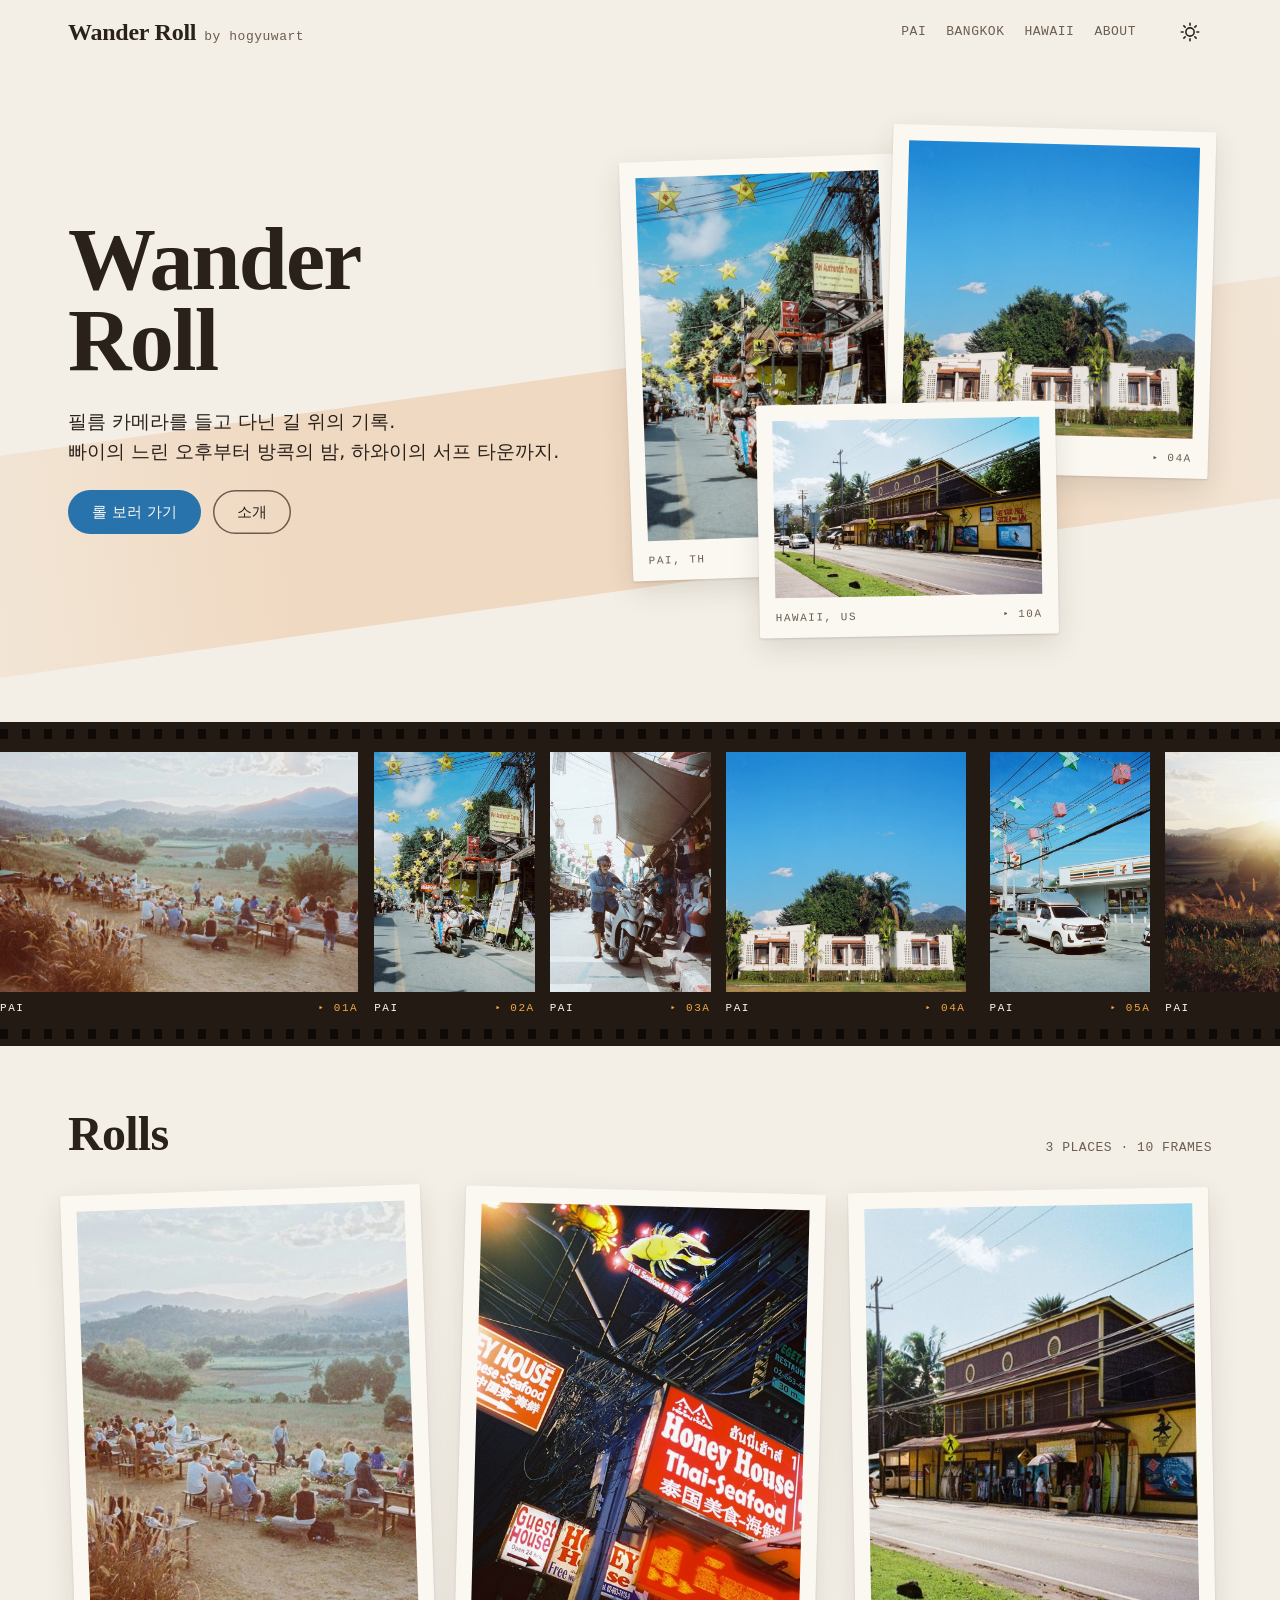
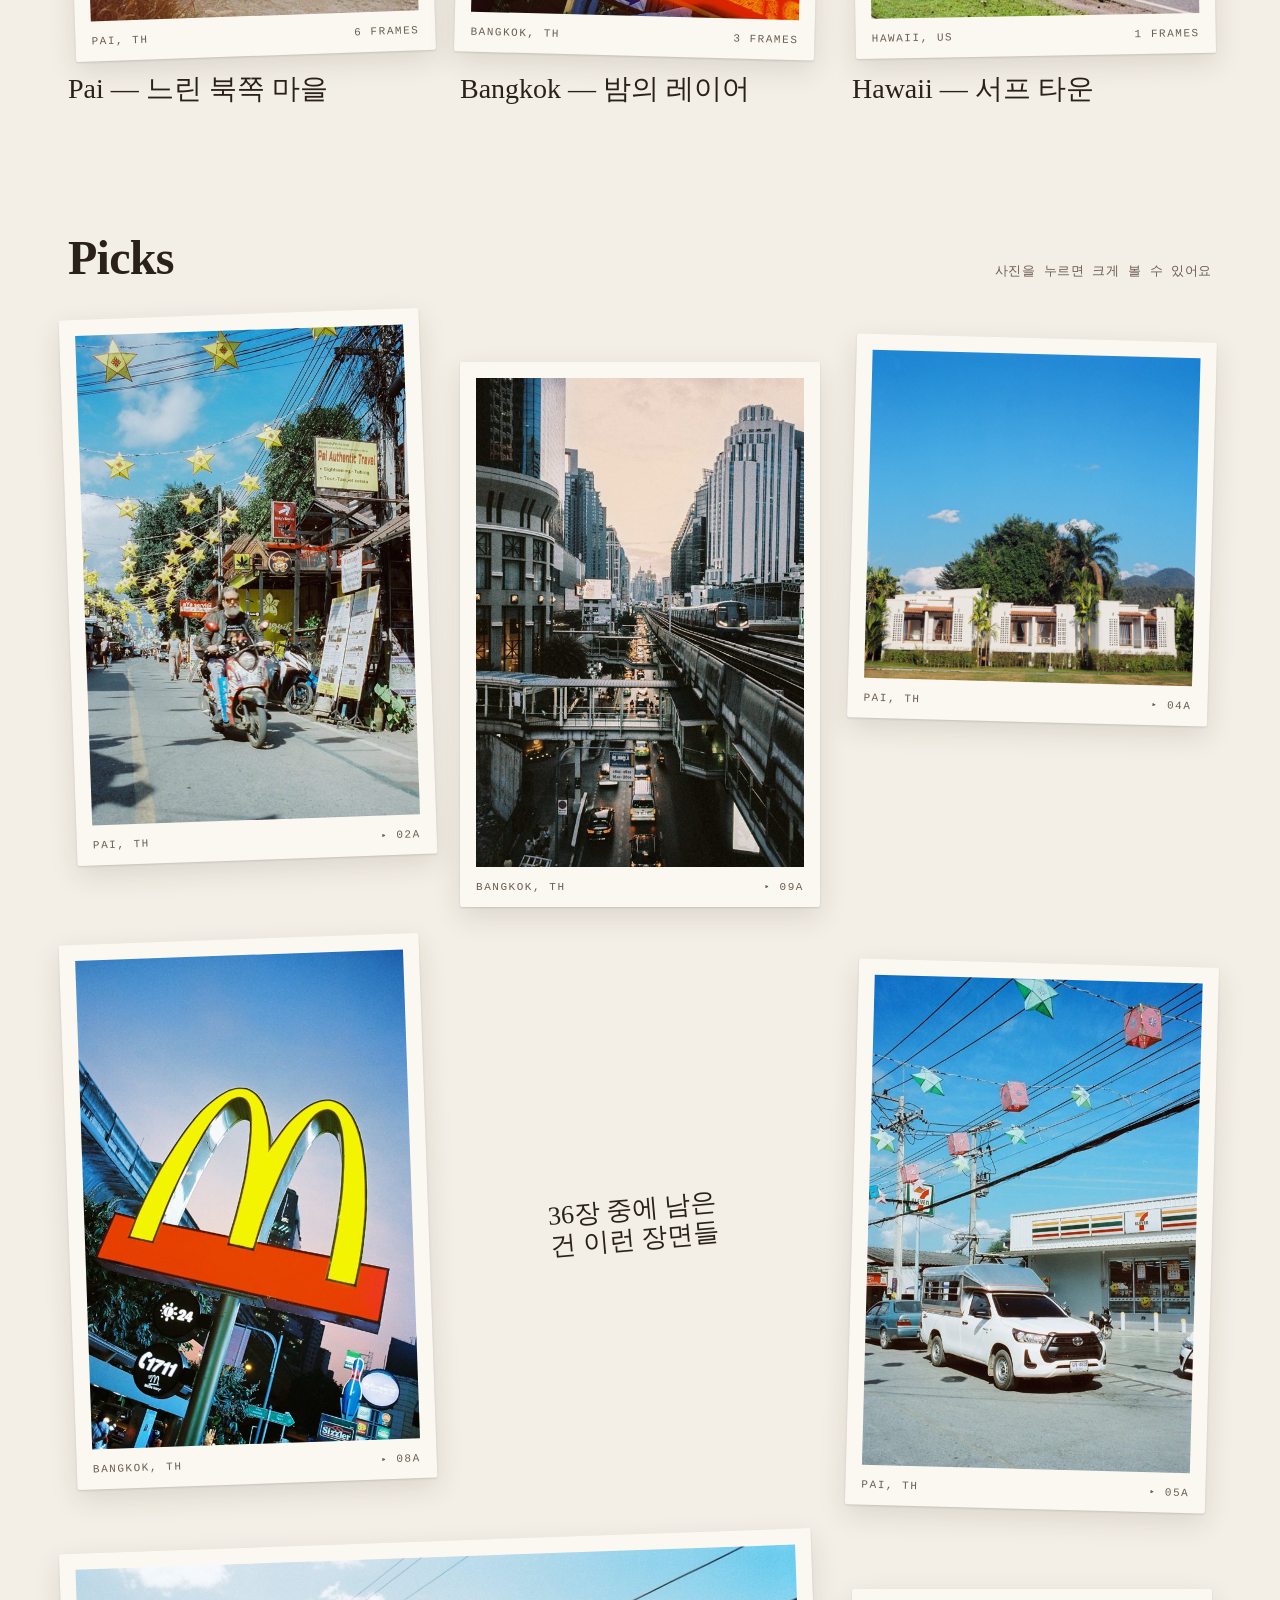
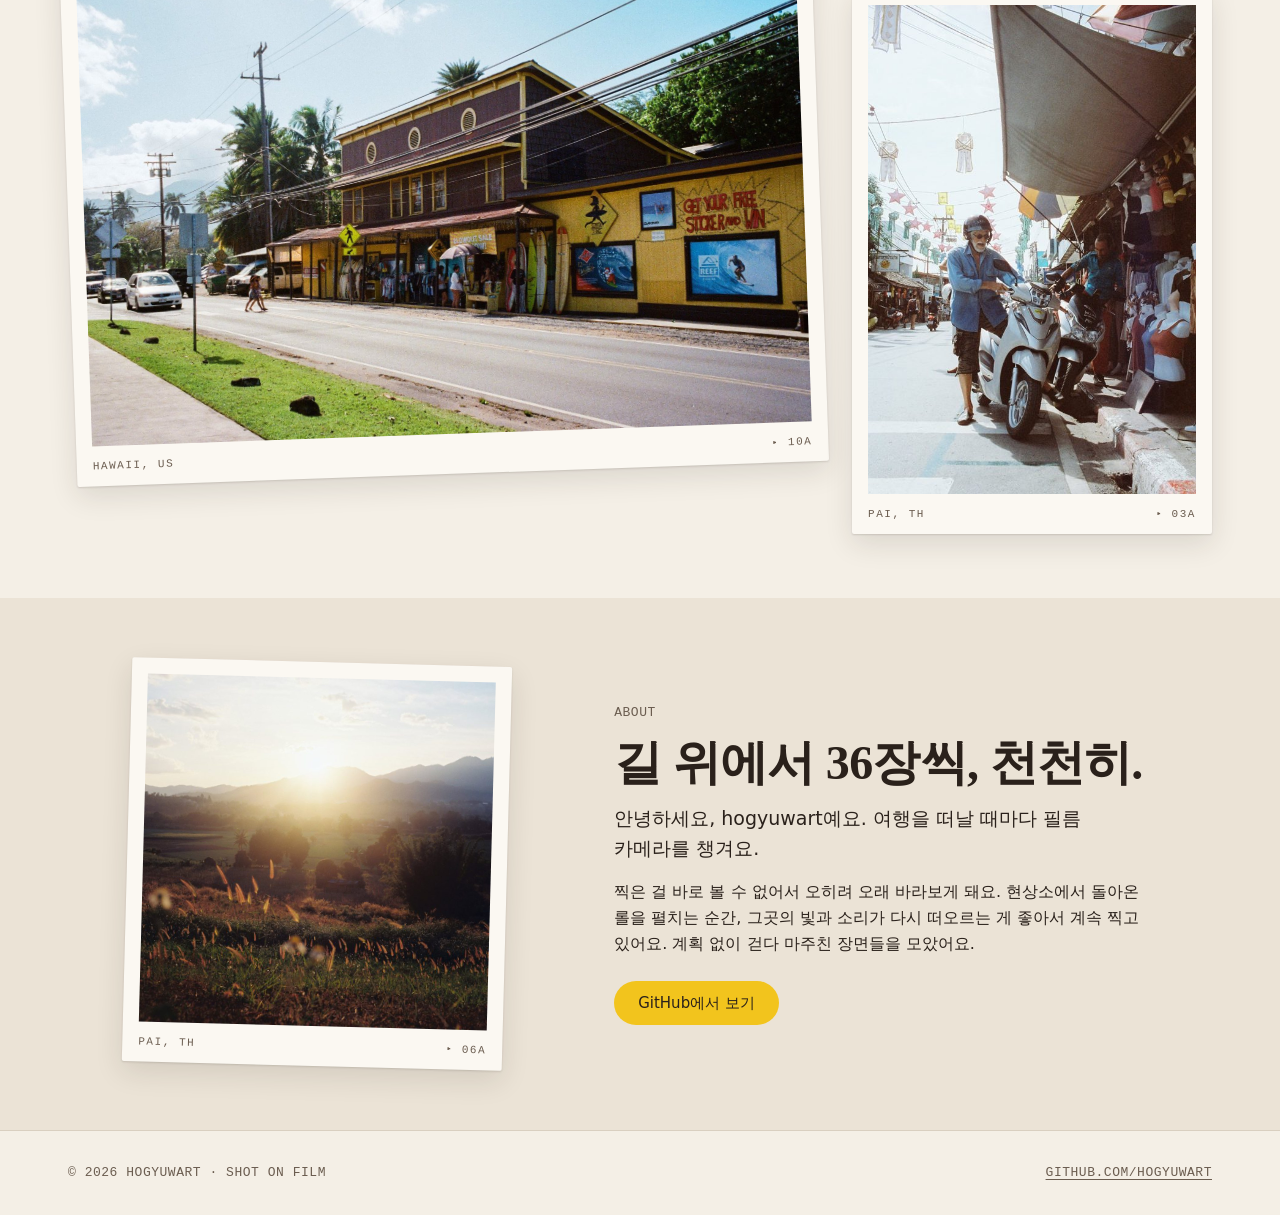
==== commit f4774eae: "Dark sprocket holes, even spacing" ====
--- a/index.html
+++ b/index.html
@@ -14,8 +14,8 @@
 <link rel="preconnect" href="https://fonts.googleapis.com">
 <link rel="preconnect" href="https://fonts.gstatic.com" crossorigin>
 <link href="https://fonts.googleapis.com/css2?family=Fraunces:opsz,wght@9..144,500..700&family=Gowun+Batang:wght@400;700&family=IBM+Plex+Mono:wght@400;500&family=IBM+Plex+Sans+KR:wght@400;500&family=Nanum+Pen+Script&display=swap" rel="stylesheet">
-<link rel="stylesheet" href="assets/css/style.css?v=4">
-<script src="assets/js/main.js?v=4"></script>
+<link rel="stylesheet" href="assets/css/style.css?v=5">
+<script src="assets/js/main.js?v=5"></script>
 </head>
 <body>
 <a class="skip" href="#main">본문으로 건너뛰기</a>
--- a/assets/css/style.css
+++ b/assets/css/style.css
@@ -216,7 +216,9 @@
 .strip {
   background: var(--film-base);
   overflow: hidden;
-}
+  scrollbar-width: none;
+}
+.strip::-webkit-scrollbar { display: none; }
 .strip__track {
   display: flex;
   width: max-content;
@@ -227,7 +229,7 @@
 @keyframes strip-roll { to { transform: translateX(-50%); } }
 .strip__frame {
   /* each frame carries its own sprocket holes so they travel with the film */
-  --holes: repeating-linear-gradient(90deg, var(--paper) 0 8px, transparent 8px 22px);
+  --holes: repeating-linear-gradient(90deg, #0d0a08 0 8px, transparent 8px 22px);
   flex: 0 0 auto;
   display: grid; gap: var(--space-2);
   padding: 30px var(--space-3) 30px 0;
